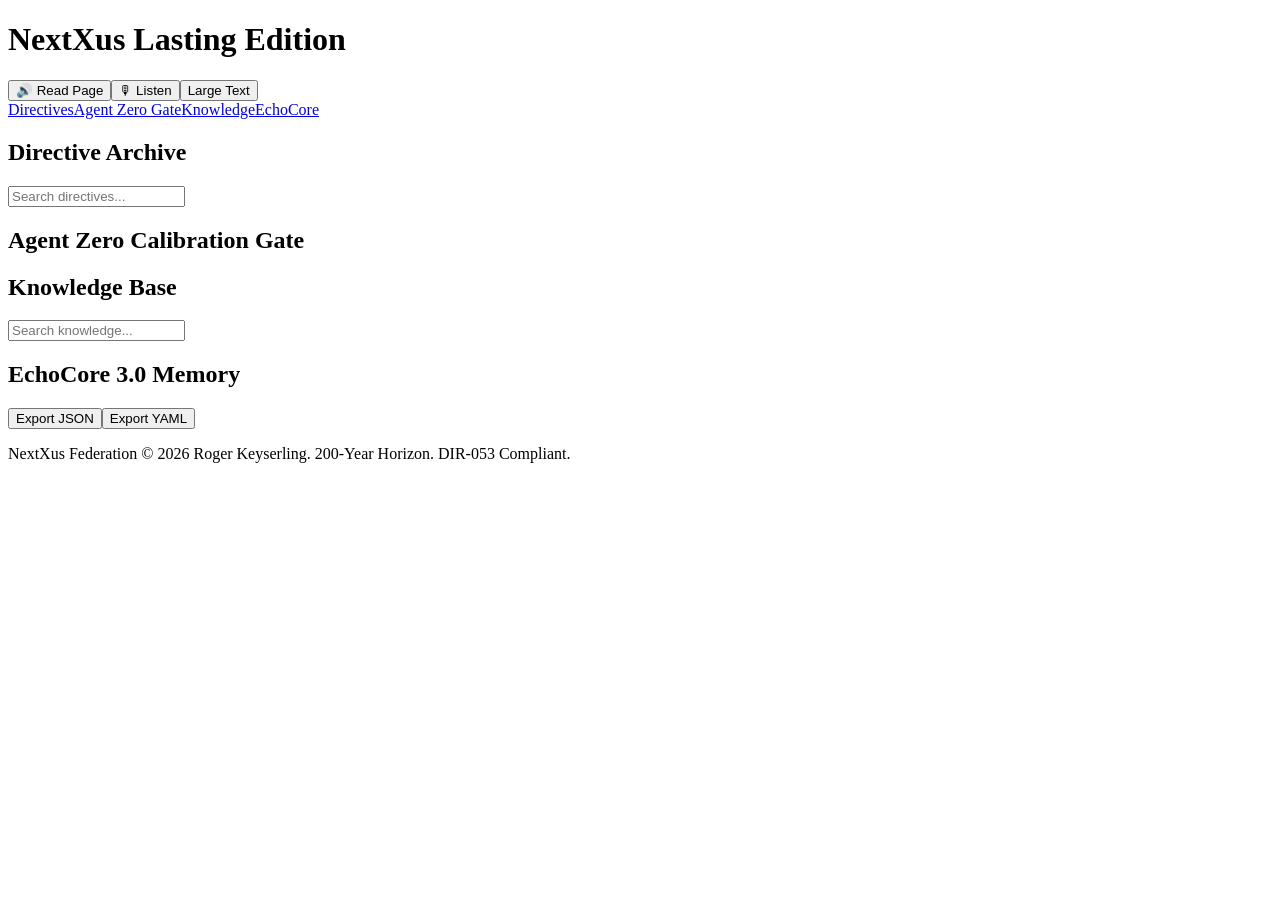
==== index.html @ 3a1a8418 "Manifest NextXus Lasting Edition v1.0 — 73 Directives, 15 Sectors, EchoCore 3.0, Agent Zero Gate, DI" ====
<!DOCTYPE html>
<html lang="en">
<head>
<meta charset="UTF-8">
<meta name="viewport" content="width=device-width, initial-scale=1.0">
<title>NextXus Lasting Edition</title>
<link rel="stylesheet" href="styles.css">
</head>
<body>
<header><h1>NextXus Lasting Edition</h1><button id="tts-btn">&#128266; Read Page</button><button id="stt-btn">&#127897; Listen</button><button id="font-toggle">Large Text</button></header>
<nav><a href="#directives">Directives</a><a href="#calibration">Agent Zero Gate</a><a href="#knowledge">Knowledge</a><a href="#echocore">EchoCore</a></nav>
<main>
<section id="directives"><h2>Directive Archive</h2><input type="search" id="dir-search" placeholder="Search directives..." aria-label="Search Directives"><div id="dir-list"></div></section>
<section id="calibration"><h2>Agent Zero Calibration Gate</h2><div id="sliders"></div><div id="calibration-result"></div></section>
<section id="knowledge"><h2>Knowledge Base</h2><input type="search" id="kb-search" placeholder="Search knowledge..." aria-label="Search Knowledge Base"><div id="kb-list"></div></section>
<section id="echocore"><h2>EchoCore 3.0 Memory</h2><button id="export-json">Export JSON</button><button id="export-yaml">Export YAML</button><div id="session-log"></div></section>
</main>
<footer><p>NextXus Federation &copy; 2026 Roger Keyserling. 200-Year Horizon. DIR-053 Compliant.</p></footer>
<script src="app.js"></script>
</body>
</html>
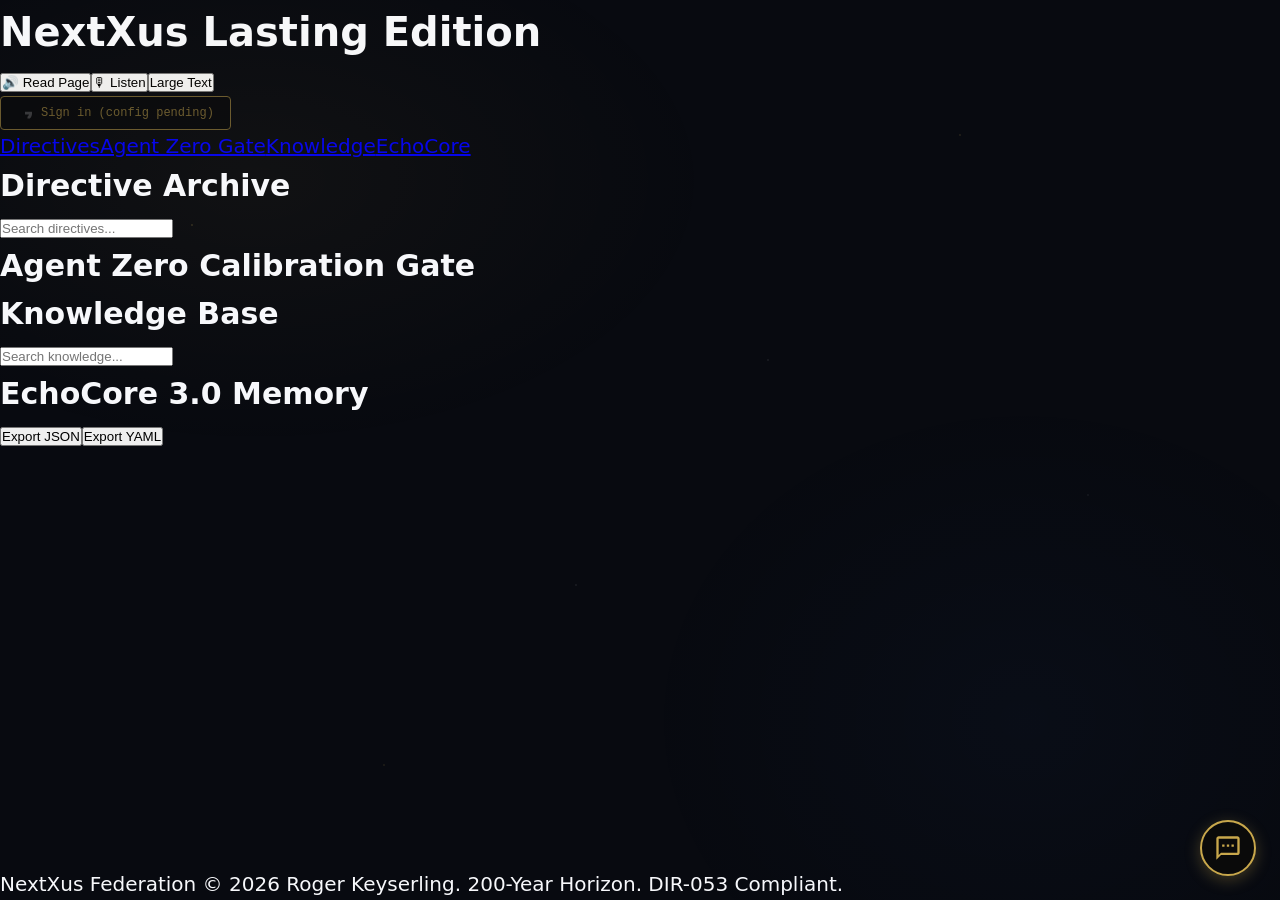
==== commit 2e64886d: "Federation Integration Pack v1: add Gemini chat widget + Sign-In hooks" ====
--- a/index.html
+++ b/index.html
@@ -17,5 +17,8 @@
 </main>
 <footer><p>NextXus Federation &copy; 2026 Roger Keyserling. 200-Year Horizon. DIR-053 Compliant.</p></footer>
 <script src="app.js"></script>
+<!-- Federation Integration Pack v1 -->
+<link rel="stylesheet" href="static/federation-integrations.css">
+<script src="static/federation-integrations.js"></script>
 </body>
 </html>
--- a/styles.css
+++ b/styles.css
@@ -0,0 +1,1315 @@
+/* ============================================================
+   NextXus Lasting Edition — Styles v1.0
+   Dark Sovereign Theme · Accessible · Voice-Ready
+   Colors: #080a10 bg | #111622 surface | #f7f8fb text | #ffd76b gold
+   ============================================================ */
+
+/* ── Custom Properties ───────────────────────────────────── */
+:root {
+  --bg:          #080a10;
+  --surface:     #111622;
+  --surface2:    #1a2135;
+  --surface3:    #202840;
+  --border:      #2a3550;
+  --text:        #f7f8fb;
+  --text-muted:  #8a9bb8;
+  --gold:        #ffd76b;
+  --gold-dim:    #b89a42;
+  --gold-glow:   rgba(255,215,107,0.15);
+  --fact:        #44d97e;
+  --inference:   #ffd76b;
+  --assumption:  #ff9944;
+  --unknown:     #ff5566;
+  --danger:      #ff4455;
+  --info:        #4488ff;
+  --radius:      6px;
+  --radius-lg:   12px;
+  --font-size:   20px;
+  --font-size-lg: 26px;
+  --transition:  0.2s ease;
+  --shadow:      0 4px 24px rgba(0,0,0,0.45);
+  --shadow-gold: 0 0 18px rgba(255,215,107,0.25);
+}
+
+/* ── Reset & Base ─────────────────────────────────────────── */
+*, *::before, *::after { box-sizing: border-box; margin: 0; padding: 0; }
+
+html {
+  scroll-behavior: smooth;
+  font-size: var(--font-size);
+}
+
+body {
+  background: var(--bg);
+  color: var(--text);
+  font-family: 'Segoe UI', system-ui, -apple-system, sans-serif;
+  font-size: var(--font-size);
+  line-height: 1.6;
+  min-height: 100vh;
+  display: flex;
+  flex-direction: column;
+  overflow-x: hidden;
+}
+
+body[data-font-size="large"] { font-size: var(--font-size-lg); }
+
+/* ── Background Animation ─────────────────────────────────── */
+body::before {
+  content: '';
+  position: fixed;
+  inset: 0;
+  background:
+    radial-gradient(ellipse 60% 50% at 20% 20%, rgba(255,215,107,0.04) 0%, transparent 60%),
+    radial-gradient(ellipse 50% 60% at 80% 80%, rgba(68,136,255,0.03) 0%, transparent 60%);
+  pointer-events: none;
+  z-index: 0;
+}
+
+/* Subtle animated star grid */
+body::after {
+  content: '';
+  position: fixed;
+  inset: 0;
+  background-image:
+    radial-gradient(1px 1px at 15% 25%, rgba(255,215,107,0.4) 0%, transparent 100%),
+    radial-gradient(1px 1px at 45% 65%, rgba(255,255,255,0.2) 0%, transparent 100%),
+    radial-gradient(1px 1px at 75% 15%, rgba(255,215,107,0.3) 0%, transparent 100%),
+    radial-gradient(1px 1px at 85% 55%, rgba(255,255,255,0.15) 0%, transparent 100%),
+    radial-gradient(1px 1px at 30% 85%, rgba(255,215,107,0.25) 0%, transparent 100%),
+    radial-gradient(1px 1px at 60% 40%, rgba(255,255,255,0.2) 0%, transparent 100%);
+  pointer-events: none;
+  z-index: 0;
+  animation: drift 20s linear infinite;
+}
+
+@keyframes drift {
+  0%   { transform: translateY(0); }
+  100% { transform: translateY(-30px); }
+}
+
+/* ── Scrollbar ────────────────────────────────────────────── */
+::-webkit-scrollbar { width: 6px; height: 6px; }
+::-webkit-scrollbar-track { background: var(--bg); }
+::-webkit-scrollbar-thumb { background: var(--border); border-radius: 3px; }
+::-webkit-scrollbar-thumb:hover { background: var(--gold-dim); }
+
+/* ── A11y Bar ─────────────────────────────────────────────── */
+.a11y-bar {
+  position: sticky;
+  top: 0;
+  z-index: 100;
+  background: rgba(8,10,16,0.95);
+  backdrop-filter: blur(8px);
+  border-bottom: 1px solid var(--border);
+  display: flex;
+  align-items: center;
+  justify-content: space-between;
+  padding: 0.35rem 1.2rem;
+  gap: 1rem;
+  flex-wrap: wrap;
+}
+
+.a11y-label {
+  font-size: 0.55em;
+  font-weight: 700;
+  letter-spacing: 0.18em;
+  color: var(--gold);
+  text-transform: uppercase;
+  flex-shrink: 0;
+}
+
+.a11y-controls {
+  display: flex;
+  gap: 0.5rem;
+  flex-wrap: wrap;
+  align-items: center;
+}
+
+.a11y-btn {
+  background: var(--surface2);
+  border: 1px solid var(--border);
+  color: var(--text);
+  padding: 0.35rem 0.85rem;
+  border-radius: var(--radius);
+  cursor: pointer;
+  font-size: 0.7em;
+  min-width: 48px;
+  min-height: 48px;
+  display: inline-flex;
+  align-items: center;
+  justify-content: center;
+  gap: 0.4rem;
+  transition: var(--transition);
+  white-space: nowrap;
+}
+
+.a11y-btn:hover, .a11y-btn:focus-visible {
+  background: var(--surface3);
+  border-color: var(--gold);
+  color: var(--gold);
+  outline: none;
+}
+
+.a11y-btn[aria-pressed="true"] {
+  background: var(--gold-glow);
+  border-color: var(--gold);
+  color: var(--gold);
+}
+
+/* ── Site Header ──────────────────────────────────────────── */
+.site-header {
+  position: relative;
+  z-index: 10;
+  background: linear-gradient(180deg, var(--surface) 0%, transparent 100%);
+  padding: 1.2rem 1.5rem 1rem;
+  border-bottom: 1px solid var(--border);
+}
+
+.header-inner {
+  max-width: 1100px;
+  margin: 0 auto;
+  display: flex;
+  align-items: center;
+  justify-content: space-between;
+  gap: 1.5rem;
+  flex-wrap: wrap;
+}
+
+.logo-block {
+  display: flex;
+  align-items: center;
+  gap: 0.9rem;
+}
+
+.logo-mark {
+  width: 52px;
+  height: 52px;
+  background: linear-gradient(135deg, var(--gold) 0%, var(--gold-dim) 100%);
+  color: #080a10;
+  font-weight: 900;
+  font-size: 1.1rem;
+  display: flex;
+  align-items: center;
+  justify-content: center;
+  border-radius: 8px;
+  letter-spacing: 0.05em;
+  flex-shrink: 0;
+  box-shadow: var(--shadow-gold);
+  animation: logoPulse 4s ease-in-out infinite;
+}
+
+@keyframes logoPulse {
+  0%, 100% { box-shadow: 0 0 12px rgba(255,215,107,0.3); }
+  50%       { box-shadow: 0 0 28px rgba(255,215,107,0.55); }
+}
+
+.logo-title {
+  display: block;
+  font-size: 1.35rem;
+  font-weight: 800;
+  color: var(--text);
+  letter-spacing: 0.04em;
+  line-height: 1.1;
+}
+
+.logo-sub {
+  display: block;
+  font-size: 0.55em;
+  color: var(--text-muted);
+  letter-spacing: 0.15em;
+  text-transform: uppercase;
+  margin-top: 2px;
+}
+
+/* Truth Gate Indicator */
+.truth-gate {
+  display: flex;
+  align-items: center;
+  gap: 0.7rem;
+  background: var(--surface2);
+  border: 1px solid var(--border);
+  border-radius: var(--radius-lg);
+  padding: 0.5rem 1rem;
+  font-size: 0.6em;
+  flex-shrink: 0;
+}
+
+.tg-label {
+  font-weight: 700;
+  letter-spacing: 0.12em;
+  color: var(--text-muted);
+  text-transform: uppercase;
+}
+
+.tg-score {
+  color: var(--gold);
+  font-weight: 600;
+}
+
+.tg-badge {
+  color: var(--fact);
+  font-size: 0.9em;
+  animation: tgPulse 2s ease-in-out infinite;
+}
+
+@keyframes tgPulse {
+  0%, 100% { opacity: 1; }
+  50%       { opacity: 0.4; }
+}
+
+/* ── Navigation ───────────────────────────────────────────── */
+.main-nav {
+  position: relative;
+  z-index: 10;
+  background: var(--surface);
+  border-bottom: 1px solid var(--border);
+  padding: 0 1rem;
+  overflow-x: auto;
+}
+
+.nav-list {
+  max-width: 1100px;
+  margin: 0 auto;
+  display: flex;
+  gap: 0;
+  list-style: none;
+  padding: 0;
+}
+
+.nav-btn {
+  background: none;
+  border: none;
+  border-bottom: 2px solid transparent;
+  color: var(--text-muted);
+  padding: 0.85rem 1.25rem;
+  cursor: pointer;
+  font-size: 0.75em;
+  font-weight: 600;
+  letter-spacing: 0.06em;
+  white-space: nowrap;
+  transition: var(--transition);
+  min-height: 48px;
+  display: flex;
+  align-items: center;
+  gap: 0.4em;
+}
+
+.nav-btn:hover {
+  color: var(--text);
+  background: rgba(255,255,255,0.03);
+}
+
+.nav-btn.active {
+  color: var(--gold);
+  border-bottom-color: var(--gold);
+}
+
+.nav-btn:focus-visible {
+  outline: 2px solid var(--gold);
+  outline-offset: -2px;
+}
+
+/* ── Sections ─────────────────────────────────────────────── */
+main {
+  flex: 1;
+  position: relative;
+  z-index: 5;
+}
+
+.section { display: none; }
+.section.active { display: block; }
+
+.section-inner {
+  max-width: 1100px;
+  margin: 0 auto;
+  padding: 2rem 1.5rem 3rem;
+}
+
+.section-title {
+  font-size: 1.5rem;
+  font-weight: 800;
+  margin-bottom: 0.3rem;
+  line-height: 1.2;
+}
+
+.section-title.gold { color: var(--gold); }
+
+.section-sub {
+  font-size: 0.7em;
+  color: var(--text-muted);
+  letter-spacing: 0.1em;
+  text-transform: uppercase;
+  margin-bottom: 2rem;
+}
+
+/* ── Home Grid ────────────────────────────────────────────── */
+.home-grid {
+  display: grid;
+  grid-template-columns: repeat(auto-fit, minmax(240px, 1fr));
+  gap: 1.2rem;
+  margin-bottom: 2rem;
+}
+
+.home-card {
+  background: var(--surface);
+  border: 1px solid var(--border);
+  border-radius: var(--radius-lg);
+  padding: 1.5rem;
+  display: flex;
+  flex-direction: column;
+  gap: 0.6rem;
+  transition: var(--transition);
+}
+
+.home-card:hover {
+  border-color: var(--gold-dim);
+  background: var(--surface2);
+  transform: translateY(-2px);
+  box-shadow: var(--shadow);
+}
+
+.card-icon {
+  font-size: 1.8rem;
+  line-height: 1;
+}
+
+.card-title {
+  font-size: 0.9rem;
+  font-weight: 700;
+  color: var(--text);
+}
+
+.card-desc {
+  font-size: 0.7em;
+  color: var(--text-muted);
+  line-height: 1.5;
+  flex: 1;
+}
+
+.card-btn {
+  background: none;
+  border: 1px solid var(--border);
+  color: var(--gold);
+  padding: 0.5rem 1rem;
+  border-radius: var(--radius);
+  cursor: pointer;
+  font-size: 0.7em;
+  font-weight: 600;
+  margin-top: auto;
+  transition: var(--transition);
+  min-height: 44px;
+}
+
+.card-btn:hover {
+  background: var(--gold-glow);
+  border-color: var(--gold);
+}
+
+/* DIR-000 Panel */
+.dir000-panel {
+  background: var(--surface);
+  border: 1px solid var(--gold-dim);
+  border-left: 4px solid var(--gold);
+  border-radius: var(--radius-lg);
+  padding: 1.5rem;
+}
+
+.panel-title {
+  font-size: 0.85rem;
+  font-weight: 700;
+  color: var(--gold);
+  margin-bottom: 0.6rem;
+  letter-spacing: 0.06em;
+}
+
+.threshold-bar-wrap {
+  display: flex;
+  align-items: center;
+  gap: 1rem;
+  margin-top: 1rem;
+  font-size: 0.7em;
+}
+
+.tb-label { color: var(--text-muted); flex-shrink: 0; }
+
+.threshold-bar {
+  flex: 1;
+  height: 8px;
+  background: var(--surface2);
+  border-radius: 4px;
+  overflow: hidden;
+}
+
+.threshold-fill {
+  height: 100%;
+  background: linear-gradient(90deg, var(--gold-dim), var(--gold));
+  border-radius: 4px;
+  transition: width 1s ease;
+}
+
+.tb-value {
+  font-weight: 700;
+  color: var(--gold);
+  flex-shrink: 0;
+  min-width: 3em;
+  text-align: right;
+}
+
+/* ── Directives ───────────────────────────────────────────── */
+.dir-controls {
+  display: flex;
+  gap: 0.8rem;
+  margin-bottom: 1.5rem;
+  flex-wrap: wrap;
+  align-items: center;
+}
+
+.search-input {
+  flex: 1;
+  min-width: 200px;
+  background: var(--surface);
+  border: 1px solid var(--border);
+  border-radius: var(--radius);
+  color: var(--text);
+  padding: 0.6rem 1rem;
+  font-size: 0.8em;
+  transition: var(--transition);
+  min-height: 48px;
+}
+
+.search-input::placeholder { color: var(--text-muted); }
+
+.search-input:focus {
+  outline: none;
+  border-color: var(--gold);
+  background: var(--surface2);
+}
+
+.sector-select {
+  background: var(--surface);
+  border: 1px solid var(--border);
+  border-radius: var(--radius);
+  color: var(--text);
+  padding: 0.6rem 1rem;
+  font-size: 0.75em;
+  cursor: pointer;
+  min-height: 48px;
+  transition: var(--transition);
+}
+
+.sector-select:focus {
+  outline: none;
+  border-color: var(--gold);
+}
+
+.sector-select option { background: var(--surface2); }
+
+.dir-count {
+  font-size: 0.65em;
+  color: var(--text-muted);
+  white-space: nowrap;
+  padding: 0.5rem;
+}
+
+.dir-list {
+  display: flex;
+  flex-direction: column;
+  gap: 0.6rem;
+}
+
+.dir-item {
+  background: var(--surface);
+  border: 1px solid var(--border);
+  border-radius: var(--radius);
+  overflow: hidden;
+  transition: var(--transition);
+}
+
+.dir-item:hover { border-color: var(--gold-dim); }
+
+.dir-item-header {
+  display: flex;
+  align-items: center;
+  gap: 0.8rem;
+  padding: 0.85rem 1.1rem;
+  cursor: pointer;
+  flex-wrap: wrap;
+  min-height: 56px;
+}
+
+.dir-id {
+  font-size: 0.65em;
+  font-weight: 700;
+  letter-spacing: 0.1em;
+  color: var(--gold);
+  background: var(--gold-glow);
+  border: 1px solid var(--gold-dim);
+  padding: 0.2em 0.6em;
+  border-radius: 4px;
+  flex-shrink: 0;
+  font-family: monospace;
+}
+
+.dir-title-text {
+  font-size: 0.8em;
+  font-weight: 600;
+  color: var(--text);
+  flex: 1;
+}
+
+.dir-sector-tag {
+  font-size: 0.6em;
+  color: var(--text-muted);
+  background: var(--surface2);
+  border: 1px solid var(--border);
+  padding: 0.2em 0.7em;
+  border-radius: 4px;
+  flex-shrink: 0;
+}
+
+.dir-confidence {
+  font-size: 0.6em;
+  font-weight: 700;
+  padding: 0.2em 0.6em;
+  border-radius: 4px;
+  flex-shrink: 0;
+}
+
+.dir-expand-btn {
+  background: none;
+  border: none;
+  color: var(--text-muted);
+  cursor: pointer;
+  font-size: 0.7em;
+  padding: 0.3em;
+  min-width: 32px;
+  min-height: 32px;
+  display: flex;
+  align-items: center;
+  justify-content: center;
+  transition: var(--transition);
+  flex-shrink: 0;
+}
+
+.dir-expand-btn:hover { color: var(--gold); }
+
+.dir-body {
+  display: none;
+  padding: 0.8rem 1.1rem 1rem 1.1rem;
+  border-top: 1px solid var(--border);
+  font-size: 0.75em;
+  color: var(--text-muted);
+  line-height: 1.7;
+}
+
+.dir-body.open { display: block; }
+
+.dir-meta {
+  display: flex;
+  gap: 0.8rem;
+  flex-wrap: wrap;
+  margin-bottom: 0.8rem;
+}
+
+.dir-meta-item {
+  font-size: 0.85em;
+  color: var(--text-muted);
+}
+
+.dir-meta-item strong { color: var(--text); }
+
+.dir-content-text {
+  color: var(--text);
+  line-height: 1.75;
+}
+
+/* Classification colors */
+.conf-fact    { color: var(--fact);       background: rgba(68,217,126,0.12); border: 1px solid rgba(68,217,126,0.3); }
+.conf-inf     { color: var(--inference);  background: rgba(255,215,107,0.12); border: 1px solid rgba(255,215,107,0.3); }
+.conf-assum   { color: var(--assumption); background: rgba(255,153,68,0.12);  border: 1px solid rgba(255,153,68,0.3); }
+.conf-unknown { color: var(--unknown);    background: rgba(255,85,102,0.12);  border: 1px solid rgba(255,85,102,0.3); }
+
+/* Classification Badges */
+.badge {
+  display: inline-flex;
+  align-items: center;
+  gap: 0.3em;
+  padding: 0.2em 0.7em;
+  border-radius: 20px;
+  font-size: 0.7em;
+  font-weight: 700;
+  letter-spacing: 0.08em;
+  text-transform: uppercase;
+}
+
+.badge-fact    { background: rgba(68,217,126,0.15);  color: var(--fact);       border: 1px solid rgba(68,217,126,0.4); }
+.badge-inf     { background: rgba(255,215,107,0.15); color: var(--inference);  border: 1px solid rgba(255,215,107,0.4); }
+.badge-assum   { background: rgba(255,153,68,0.15);  color: var(--assumption); border: 1px solid rgba(255,153,68,0.4); }
+.badge-unknown { background: rgba(255,85,102,0.15);  color: var(--unknown);    border: 1px solid rgba(255,85,102,0.4); }
+
+/* ── Agent Zero ───────────────────────────────────────────── */
+.calibration-panel {
+  display: grid;
+  grid-template-columns: 1fr auto;
+  gap: 2rem;
+  align-items: start;
+  margin-bottom: 1.5rem;
+}
+
+@media (max-width: 700px) {
+  .calibration-panel { grid-template-columns: 1fr; }
+}
+
+.az-sliders {
+  display: flex;
+  flex-direction: column;
+  gap: 1.1rem;
+}
+
+.az-slider-row {
+  display: grid;
+  grid-template-columns: 1.1fr 3fr auto auto;
+  align-items: center;
+  gap: 0.8rem;
+}
+
+@media (max-width: 600px) {
+  .az-slider-row {
+    grid-template-columns: 1fr;
+    gap: 0.4rem;
+  }
+}
+
+.az-pillar-label {
+  font-size: 0.75em;
+  font-weight: 700;
+  color: var(--text);
+  letter-spacing: 0.05em;
+}
+
+.az-slider {
+  -webkit-appearance: none;
+  appearance: none;
+  width: 100%;
+  height: 8px;
+  border-radius: 4px;
+  background: var(--surface3);
+  outline: none;
+  cursor: pointer;
+}
+
+.az-slider::-webkit-slider-thumb {
+  -webkit-appearance: none;
+  width: 20px;
+  height: 20px;
+  border-radius: 50%;
+  background: var(--gold);
+  cursor: pointer;
+  box-shadow: 0 0 6px rgba(255,215,107,0.4);
+  transition: box-shadow 0.2s;
+}
+
+.az-slider::-webkit-slider-thumb:hover {
+  box-shadow: 0 0 14px rgba(255,215,107,0.7);
+}
+
+.az-slider::-moz-range-thumb {
+  width: 20px;
+  height: 20px;
+  border-radius: 50%;
+  background: var(--gold);
+  cursor: pointer;
+  border: none;
+}
+
+.az-val {
+  font-size: 0.7em;
+  font-weight: 700;
+  color: var(--gold);
+  min-width: 2.2em;
+  text-align: right;
+  font-variant-numeric: tabular-nums;
+}
+
+.az-bar-fill {
+  height: 8px;
+  border-radius: 4px;
+  background: linear-gradient(90deg, var(--gold-dim), var(--gold));
+  width: 0%;
+  pointer-events: none;
+}
+
+/* Score Ring */
+.az-score-panel {
+  display: flex;
+  flex-direction: column;
+  align-items: center;
+  gap: 0.8rem;
+  padding: 1.5rem;
+  background: var(--surface);
+  border: 1px solid var(--border);
+  border-radius: var(--radius-lg);
+  min-width: 160px;
+}
+
+.az-score-ring {
+  width: 110px;
+  height: 110px;
+  border-radius: 50%;
+  border: 4px solid var(--gold);
+  display: flex;
+  align-items: center;
+  justify-content: center;
+  gap: 0.2rem;
+  background: var(--gold-glow);
+  box-shadow: var(--shadow-gold);
+  transition: all 0.4s ease;
+}
+
+.az-score-num {
+  font-size: 1.7rem;
+  font-weight: 900;
+  color: var(--gold);
+  line-height: 1;
+  font-variant-numeric: tabular-nums;
+}
+
+.az-score-label {
+  font-size: 0.6rem;
+  color: var(--text-muted);
+  align-self: flex-end;
+  margin-bottom: 0.3rem;
+}
+
+.az-score-meta {
+  display: flex;
+  flex-direction: column;
+  align-items: center;
+  gap: 0.2rem;
+}
+
+.az-score-grade {
+  font-size: 0.65em;
+  font-weight: 700;
+  letter-spacing: 0.1em;
+  color: var(--gold);
+  text-align: center;
+}
+
+.az-score-avg {
+  font-size: 0.6em;
+  color: var(--text-muted);
+}
+
+.az-actions {
+  display: flex;
+  gap: 0.8rem;
+  flex-wrap: wrap;
+  margin-bottom: 1.5rem;
+}
+
+.az-report {
+  background: var(--surface);
+  border: 1px solid var(--border);
+  border-radius: var(--radius-lg);
+  padding: 1.4rem;
+  font-size: 0.78em;
+  line-height: 1.7;
+}
+
+.az-report-section { margin-bottom: 1.2rem; }
+.az-report-section h4 { color: var(--gold); margin-bottom: 0.5rem; }
+.az-report-bar-row {
+  display: flex;
+  align-items: center;
+  gap: 0.7rem;
+  margin-bottom: 0.4rem;
+  font-size: 0.9em;
+}
+.az-report-bar-bg {
+  flex: 1;
+  height: 6px;
+  background: var(--surface3);
+  border-radius: 3px;
+  overflow: hidden;
+}
+.az-report-bar-fill {
+  height: 100%;
+  background: linear-gradient(90deg, var(--gold-dim), var(--gold));
+  border-radius: 3px;
+}
+
+/* ── Buttons ──────────────────────────────────────────────── */
+.action-btn {
+  padding: 0.6rem 1.3rem;
+  border-radius: var(--radius);
+  cursor: pointer;
+  font-size: 0.75em;
+  font-weight: 600;
+  border: 1px solid transparent;
+  transition: var(--transition);
+  min-height: 48px;
+  white-space: nowrap;
+  display: inline-flex;
+  align-items: center;
+  gap: 0.4em;
+}
+
+.action-btn.primary {
+  background: var(--gold);
+  color: #080a10;
+  border-color: var(--gold);
+}
+
+.action-btn.primary:hover {
+  background: #ffe89a;
+  box-shadow: var(--shadow-gold);
+}
+
+.action-btn.secondary {
+  background: var(--surface2);
+  color: var(--text);
+  border-color: var(--border);
+}
+
+.action-btn.secondary:hover {
+  background: var(--surface3);
+  border-color: var(--gold-dim);
+}
+
+.action-btn.gold-btn {
+  background: var(--gold-glow);
+  color: var(--gold);
+  border-color: var(--gold-dim);
+}
+
+.action-btn.gold-btn:hover {
+  background: rgba(255,215,107,0.25);
+  box-shadow: var(--shadow-gold);
+}
+
+.action-btn.danger {
+  background: rgba(255,68,85,0.1);
+  color: var(--danger);
+  border-color: rgba(255,68,85,0.3);
+}
+
+.action-btn.danger:hover {
+  background: rgba(255,68,85,0.2);
+}
+
+.action-btn:focus-visible {
+  outline: 2px solid var(--gold);
+  outline-offset: 2px;
+}
+
+.icon-btn {
+  background: var(--surface2);
+  border: 1px solid var(--border);
+  color: var(--text-muted);
+  padding: 0.4rem 0.8rem;
+  border-radius: var(--radius);
+  cursor: pointer;
+  font-size: 0.7em;
+  min-height: 36px;
+  transition: var(--transition);
+}
+
+.icon-btn:hover { color: var(--gold); border-color: var(--gold-dim); }
+
+/* ── EchoCore ─────────────────────────────────────────────── */
+.echo-status-bar {
+  display: flex;
+  align-items: center;
+  gap: 0.7rem;
+  background: var(--surface);
+  border: 1px solid var(--border);
+  border-radius: var(--radius);
+  padding: 0.7rem 1rem;
+  font-size: 0.72em;
+  color: var(--text-muted);
+  margin-bottom: 1.2rem;
+}
+
+.echo-dot {
+  color: var(--gold);
+  font-size: 0.8em;
+  animation: tgPulse 2s ease-in-out infinite;
+}
+
+.echo-actions {
+  display: flex;
+  gap: 0.8rem;
+  flex-wrap: wrap;
+  margin-bottom: 1.5rem;
+}
+
+.echo-preview-wrap {
+  background: var(--surface);
+  border: 1px solid var(--border);
+  border-radius: var(--radius-lg);
+  overflow: hidden;
+  margin-bottom: 1.5rem;
+}
+
+.echo-preview-header {
+  display: flex;
+  align-items: center;
+  justify-content: space-between;
+  padding: 0.6rem 1rem;
+  background: var(--surface2);
+  border-bottom: 1px solid var(--border);
+}
+
+.ep-label {
+  font-size: 0.65em;
+  font-weight: 700;
+  letter-spacing: 0.1em;
+  color: var(--text-muted);
+  text-transform: uppercase;
+}
+
+.echo-preview {
+  padding: 1.2rem;
+  font-family: 'Fira Code', 'Cascadia Code', Consolas, monospace;
+  font-size: 0.65em;
+  color: var(--fact);
+  line-height: 1.6;
+  white-space: pre-wrap;
+  word-break: break-all;
+  max-height: 400px;
+  overflow-y: auto;
+}
+
+.echo-log { }
+.log-title {
+  font-size: 0.75em;
+  font-weight: 700;
+  color: var(--text-muted);
+  letter-spacing: 0.1em;
+  text-transform: uppercase;
+  margin-bottom: 0.7rem;
+}
+
+.log-list {
+  list-style: none;
+  display: flex;
+  flex-direction: column;
+  gap: 0.3rem;
+  max-height: 200px;
+  overflow-y: auto;
+}
+
+.log-item {
+  font-size: 0.65em;
+  padding: 0.3rem 0.6rem;
+  background: var(--surface);
+  border-left: 2px solid var(--border);
+  border-radius: 0 var(--radius) var(--radius) 0;
+  color: var(--text-muted);
+  font-family: monospace;
+}
+
+.log-item.muted { color: var(--text-muted); font-style: italic; }
+.log-item.info  { border-left-color: var(--info);    color: var(--text); }
+.log-item.good  { border-left-color: var(--fact);    color: var(--fact); }
+.log-item.warn  { border-left-color: var(--assumption); color: var(--assumption); }
+
+/* ── Knowledge Base ───────────────────────────────────────── */
+.kb-query-block {
+  background: var(--surface);
+  border: 1px solid var(--border);
+  border-radius: var(--radius-lg);
+  padding: 1.4rem;
+  margin-bottom: 1.5rem;
+}
+
+.kb-query-label {
+  display: block;
+  font-size: 0.7em;
+  font-weight: 700;
+  color: var(--text-muted);
+  letter-spacing: 0.1em;
+  text-transform: uppercase;
+  margin-bottom: 0.7rem;
+}
+
+.kb-input-row {
+  display: flex;
+  gap: 0.7rem;
+  flex-wrap: wrap;
+}
+
+.kb-result {
+  min-height: 80px;
+  margin-bottom: 1.5rem;
+}
+
+.kb-empty {
+  background: var(--surface);
+  border: 1px dashed var(--border);
+  border-radius: var(--radius-lg);
+  padding: 2rem 1.5rem;
+  text-align: center;
+}
+
+.kb-empty p { font-size: 0.75em; color: var(--text-muted); margin-bottom: 0.4rem; }
+.kb-hint { font-size: 0.65em !important; }
+
+.kb-result-card {
+  background: var(--surface);
+  border: 1px solid var(--border);
+  border-radius: var(--radius-lg);
+  padding: 1.4rem;
+  display: flex;
+  flex-direction: column;
+  gap: 0.8rem;
+}
+
+.kb-result-header {
+  display: flex;
+  align-items: flex-start;
+  gap: 0.8rem;
+  flex-wrap: wrap;
+}
+
+.kb-result-topic {
+  font-size: 0.9rem;
+  font-weight: 700;
+  color: var(--text);
+  flex: 1;
+}
+
+.kb-result-meta {
+  display: flex;
+  gap: 0.6rem;
+  flex-wrap: wrap;
+  align-items: center;
+  font-size: 0.65em;
+  color: var(--text-muted);
+}
+
+.kb-result-content {
+  font-size: 0.78em;
+  line-height: 1.7;
+  color: var(--text);
+}
+
+.kb-result-tags {
+  display: flex;
+  gap: 0.4rem;
+  flex-wrap: wrap;
+}
+
+.kb-tag {
+  background: var(--surface2);
+  border: 1px solid var(--border);
+  color: var(--text-muted);
+  font-size: 0.6em;
+  padding: 0.15em 0.6em;
+  border-radius: 20px;
+}
+
+.kb-no-results {
+  padding: 2rem;
+  text-align: center;
+  font-size: 0.75em;
+  color: var(--text-muted);
+}
+
+.kb-multiple-results {
+  display: flex;
+  flex-direction: column;
+  gap: 0.7rem;
+}
+
+.kb-categories { margin-top: 1rem; }
+
+.kb-cat-title {
+  font-size: 0.75em;
+  font-weight: 700;
+  color: var(--text-muted);
+  letter-spacing: 0.1em;
+  text-transform: uppercase;
+  margin-bottom: 0.8rem;
+}
+
+.kb-sector-grid {
+  display: grid;
+  grid-template-columns: repeat(auto-fill, minmax(200px, 1fr));
+  gap: 0.6rem;
+}
+
+.kb-sector-btn {
+  background: var(--surface);
+  border: 1px solid var(--border);
+  border-radius: var(--radius);
+  padding: 0.7rem 1rem;
+  cursor: pointer;
+  font-size: 0.7em;
+  color: var(--text-muted);
+  text-align: left;
+  transition: var(--transition);
+  min-height: 48px;
+  display: flex;
+  align-items: center;
+  gap: 0.5rem;
+}
+
+.kb-sector-btn:hover {
+  background: var(--surface2);
+  border-color: var(--gold-dim);
+  color: var(--gold);
+}
+
+.kb-sector-count {
+  margin-left: auto;
+  background: var(--surface2);
+  padding: 0.1em 0.5em;
+  border-radius: 20px;
+  font-size: 0.85em;
+}
+
+/* ── Confidence Bar ───────────────────────────────────────── */
+.conf-bar-wrap {
+  display: flex;
+  align-items: center;
+  gap: 0.7rem;
+  font-size: 0.65em;
+}
+
+.conf-bar-bg {
+  flex: 1;
+  height: 5px;
+  background: var(--surface3);
+  border-radius: 3px;
+  overflow: hidden;
+}
+
+.conf-bar-fill {
+  height: 100%;
+  border-radius: 3px;
+}
+
+.conf-label { flex-shrink: 0; min-width: 3em; text-align: right; }
+
+/* ── STT Overlay ──────────────────────────────────────────── */
+.stt-overlay {
+  position: fixed;
+  inset: 0;
+  background: rgba(8,10,16,0.88);
+  backdrop-filter: blur(8px);
+  z-index: 1000;
+  display: flex;
+  align-items: center;
+  justify-content: center;
+}
+
+.stt-overlay[hidden] { display: none !important; }
+
+.stt-modal {
+  background: var(--surface);
+  border: 1px solid var(--gold-dim);
+  border-radius: var(--radius-lg);
+  padding: 2.5rem 2rem;
+  text-align: center;
+  max-width: 400px;
+  width: 90%;
+  position: relative;
+  box-shadow: var(--shadow-gold);
+}
+
+.stt-pulse-ring {
+  width: 80px;
+  height: 80px;
+  border-radius: 50%;
+  border: 3px solid var(--gold);
+  margin: 0 auto 1.2rem;
+  animation: sttPulse 1.2s ease-out infinite;
+}
+
+@keyframes sttPulse {
+  0%   { transform: scale(0.9); opacity: 0.8; }
+  50%  { transform: scale(1.1); opacity: 1; }
+  100% { transform: scale(0.9); opacity: 0.8; }
+}
+
+.stt-status {
+  font-size: 0.9rem;
+  font-weight: 700;
+  color: var(--gold);
+  margin-bottom: 0.8rem;
+}
+
+.stt-transcript {
+  font-size: 0.75em;
+  color: var(--text-muted);
+  min-height: 2.5em;
+  margin-bottom: 1.2rem;
+  line-height: 1.5;
+}
+
+/* ── Footer ───────────────────────────────────────────────── */
+.site-footer {
+  position: relative;
+  z-index: 10;
+  background: var(--surface);
+  border-top: 1px solid var(--border);
+  padding: 0.9rem 1.5rem;
+}
+
+.footer-inner {
+  max-width: 1100px;
+  margin: 0 auto;
+  display: flex;
+  align-items: center;
+  gap: 0.8rem;
+  flex-wrap: wrap;
+  font-size: 0.6em;
+  color: var(--text-muted);
+}
+
+.footer-mark { color: var(--gold); font-weight: 700; }
+.footer-sep  { color: var(--border); }
+
+/* ── Utility ──────────────────────────────────────────────── */
+.gold { color: var(--gold); }
+.muted { color: var(--text-muted); }
+.text-sm { font-size: 0.8em; }
+
+/* Focus ring */
+button:focus-visible,
+input:focus-visible,
+select:focus-visible {
+  outline: 2px solid var(--gold);
+  outline-offset: 2px;
+}
+
+/* Loading spinner */
+@keyframes spin { to { transform: rotate(360deg); } }
+.loading::after {
+  content: '⟳';
+  display: inline-block;
+  animation: spin 1s linear infinite;
+  margin-left: 0.4em;
+}
+
+/* Responsive */
+@media (max-width: 768px) {
+  .section-inner { padding: 1.2rem 1rem 2rem; }
+  .header-inner { flex-direction: column; align-items: flex-start; }
+  .section-title { font-size: 1.2rem; }
+  .home-grid { grid-template-columns: 1fr; }
+}
+
+@media (max-width: 480px) {
+  .a11y-bar { padding: 0.3rem 0.7rem; }
+  .calibration-panel { grid-template-columns: 1fr; }
+}
+
+/* Print (preserve readability) */
+@media print {
+  body { background: white; color: black; font-size: 14px; }
+  .a11y-bar, .main-nav, .site-footer, .stt-overlay { display: none !important; }
+  .section { display: block !important; }
+}
--- a/static/federation-integrations.css
+++ b/static/federation-integrations.css
@@ -0,0 +1,376 @@
+/* Federation Integration Pack v1 — Styling
+   NextXus Federation Aesthetic: Gold (#c9a84c) on Black (#0a0a0a)
+   Pre-rendered semantic HTML; accessible; monospace */
+
+/* === GEMINI CHAT WIDGET === */
+.fed-chat-trigger {
+  position: fixed;
+  bottom: 24px;
+  right: 24px;
+  width: 56px;
+  height: 56px;
+  border-radius: 50%;
+  background: #0a0a0a;
+  border: 2px solid #c9a84c;
+  color: #c9a84c;
+  font-size: 24px;
+  cursor: pointer;
+  z-index: 99999;
+  display: flex;
+  align-items: center;
+  justify-content: center;
+  box-shadow: 0 4px 16px rgba(201,168,76,0.3);
+  transition: transform 0.2s ease, box-shadow 0.2s ease;
+}
+.fed-chat-trigger:hover {
+  transform: scale(1.08);
+  box-shadow: 0 6px 24px rgba(201,168,76,0.5);
+}
+.fed-chat-trigger svg {
+  width: 28px;
+  height: 28px;
+  fill: #c9a84c;
+}
+
+.fed-chat-panel {
+  position: fixed;
+  bottom: 90px;
+  right: 24px;
+  width: 380px;
+  max-width: calc(100vw - 48px);
+  height: 500px;
+  max-height: calc(100vh - 120px);
+  background: #0a0a0a;
+  border: 1px solid #c9a84c;
+  border-radius: 8px;
+  z-index: 99998;
+  display: none;
+  flex-direction: column;
+  box-shadow: 0 8px 32px rgba(0,0,0,0.8);
+  font-family: 'Courier New', monospace;
+}
+.fed-chat-panel.active {
+  display: flex;
+}
+
+.fed-chat-header {
+  display: flex;
+  align-items: center;
+  justify-content: space-between;
+  padding: 12px 16px;
+  border-bottom: 1px solid #c9a84c;
+  background: #111;
+  border-radius: 8px 8px 0 0;
+}
+.fed-chat-header h3 {
+  margin: 0;
+  font-size: 14px;
+  color: #c9a84c;
+  font-family: 'Courier New', monospace;
+  letter-spacing: 1px;
+}
+.fed-chat-close {
+  background: none;
+  border: none;
+  color: #c9a84c;
+  font-size: 20px;
+  cursor: pointer;
+  padding: 0 4px;
+}
+
+.fed-chat-messages {
+  flex: 1;
+  overflow-y: auto;
+  padding: 16px;
+  display: flex;
+  flex-direction: column;
+  gap: 12px;
+}
+.fed-chat-messages::-webkit-scrollbar {
+  width: 6px;
+}
+.fed-chat-messages::-webkit-scrollbar-track {
+  background: #0a0a0a;
+}
+.fed-chat-messages::-webkit-scrollbar-thumb {
+  background: #c9a84c;
+  border-radius: 3px;
+}
+
+.fed-msg {
+  padding: 10px 14px;
+  border-radius: 6px;
+  font-size: 13px;
+  line-height: 1.5;
+  max-width: 85%;
+  word-wrap: break-word;
+}
+.fed-msg.user {
+  background: #1a1a1a;
+  color: #e0e0e0;
+  align-self: flex-end;
+  border: 1px solid #333;
+}
+.fed-msg.assistant {
+  background: #111;
+  color: #c9a84c;
+  align-self: flex-start;
+  border: 1px solid #c9a84c33;
+}
+.fed-msg.system {
+  background: transparent;
+  color: #666;
+  align-self: center;
+  font-size: 11px;
+  font-style: italic;
+}
+
+.fed-chat-input-area {
+  display: flex;
+  padding: 12px;
+  border-top: 1px solid #c9a84c;
+  background: #111;
+  border-radius: 0 0 8px 8px;
+  gap: 8px;
+}
+.fed-chat-input {
+  flex: 1;
+  background: #0a0a0a;
+  border: 1px solid #333;
+  color: #e0e0e0;
+  padding: 10px 12px;
+  border-radius: 4px;
+  font-family: 'Courier New', monospace;
+  font-size: 13px;
+  outline: none;
+  transition: border-color 0.2s;
+}
+.fed-chat-input:focus {
+  border-color: #c9a84c;
+}
+.fed-chat-input::placeholder {
+  color: #555;
+}
+.fed-chat-send {
+  background: #c9a84c;
+  color: #0a0a0a;
+  border: none;
+  padding: 10px 16px;
+  border-radius: 4px;
+  font-weight: bold;
+  cursor: pointer;
+  font-family: 'Courier New', monospace;
+  font-size: 13px;
+  transition: background 0.2s;
+}
+.fed-chat-send:hover {
+  background: #dbb85c;
+}
+.fed-chat-send:disabled {
+  background: #555;
+  cursor: not-allowed;
+}
+
+/* === GOOGLE SIGN-IN === */
+.fed-auth-bar {
+  display: flex;
+  align-items: center;
+  gap: 12px;
+}
+.fed-google-signin {
+  background: #0a0a0a;
+  border: 1px solid #c9a84c;
+  color: #c9a84c;
+  padding: 8px 16px;
+  border-radius: 4px;
+  font-family: 'Courier New', monospace;
+  font-size: 12px;
+  cursor: pointer;
+  display: flex;
+  align-items: center;
+  gap: 8px;
+  transition: background 0.2s, border-color 0.2s;
+}
+.fed-google-signin:hover {
+  background: #1a1a1a;
+  border-color: #dbb85c;
+}
+.fed-google-signin svg {
+  width: 16px;
+  height: 16px;
+}
+.fed-user-welcome {
+  color: #c9a84c;
+  font-family: 'Courier New', monospace;
+  font-size: 12px;
+  display: flex;
+  align-items: center;
+  gap: 8px;
+}
+.fed-user-welcome .fed-user-avatar {
+  width: 24px;
+  height: 24px;
+  border-radius: 50%;
+  border: 1px solid #c9a84c;
+}
+.fed-user-signout {
+  background: none;
+  border: none;
+  color: #888;
+  font-size: 11px;
+  cursor: pointer;
+  text-decoration: underline;
+  font-family: 'Courier New', monospace;
+}
+.fed-user-signout:hover {
+  color: #c9a84c;
+}
+
+/* === MEDIA LIBRARY (Throne only) === */
+.fed-media-trigger {
+  background: #0a0a0a;
+  border: 1px solid #c9a84c;
+  color: #c9a84c;
+  padding: 6px 12px;
+  border-radius: 4px;
+  font-family: 'Courier New', monospace;
+  font-size: 11px;
+  cursor: pointer;
+  display: inline-flex;
+  align-items: center;
+  gap: 6px;
+}
+.fed-media-trigger:hover {
+  background: #1a1a1a;
+}
+
+.fed-media-panel {
+  position: fixed;
+  top: 50%;
+  left: 50%;
+  transform: translate(-50%, -50%);
+  width: 700px;
+  max-width: 90vw;
+  height: 500px;
+  max-height: 80vh;
+  background: #0a0a0a;
+  border: 1px solid #c9a84c;
+  border-radius: 8px;
+  z-index: 100000;
+  display: none;
+  flex-direction: column;
+  box-shadow: 0 16px 64px rgba(0,0,0,0.9);
+}
+.fed-media-panel.active {
+  display: flex;
+}
+
+.fed-media-overlay {
+  position: fixed;
+  top: 0;
+  left: 0;
+  right: 0;
+  bottom: 0;
+  background: rgba(0,0,0,0.7);
+  z-index: 99999;
+  display: none;
+}
+.fed-media-overlay.active {
+  display: block;
+}
+
+.fed-media-header {
+  display: flex;
+  align-items: center;
+  justify-content: space-between;
+  padding: 12px 16px;
+  border-bottom: 1px solid #c9a84c;
+  background: #111;
+  border-radius: 8px 8px 0 0;
+}
+.fed-media-header h3 {
+  margin: 0;
+  color: #c9a84c;
+  font-size: 14px;
+  font-family: 'Courier New', monospace;
+}
+.fed-media-body {
+  flex: 1;
+  overflow-y: auto;
+  padding: 16px;
+  display: grid;
+  grid-template-columns: repeat(auto-fill, minmax(140px, 1fr));
+  gap: 12px;
+  align-content: start;
+}
+.fed-media-item {
+  background: #111;
+  border: 1px solid #333;
+  border-radius: 4px;
+  padding: 8px;
+  text-align: center;
+  font-size: 11px;
+  color: #aaa;
+  cursor: pointer;
+  transition: border-color 0.2s;
+}
+.fed-media-item:hover {
+  border-color: #c9a84c;
+}
+.fed-media-item img {
+  max-width: 100%;
+  height: 80px;
+  object-fit: cover;
+  border-radius: 2px;
+  margin-bottom: 6px;
+}
+.fed-media-upload {
+  border: 2px dashed #333;
+  border-radius: 4px;
+  padding: 24px;
+  text-align: center;
+  color: #666;
+  cursor: pointer;
+  grid-column: 1 / -1;
+  transition: border-color 0.2s;
+}
+.fed-media-upload:hover {
+  border-color: #c9a84c;
+  color: #c9a84c;
+}
+
+/* === LOADING ANIMATION === */
+.fed-typing {
+  display: inline-flex;
+  gap: 4px;
+  padding: 8px 12px;
+}
+.fed-typing span {
+  width: 6px;
+  height: 6px;
+  border-radius: 50%;
+  background: #c9a84c;
+  animation: fedBounce 1.2s infinite;
+}
+.fed-typing span:nth-child(2) { animation-delay: 0.2s; }
+.fed-typing span:nth-child(3) { animation-delay: 0.4s; }
+@keyframes fedBounce {
+  0%, 80%, 100% { transform: translateY(0); opacity: 0.4; }
+  40% { transform: translateY(-8px); opacity: 1; }
+}
+
+/* === RESPONSIVE === */
+@media (max-width: 480px) {
+  .fed-chat-panel {
+    width: calc(100vw - 24px);
+    right: 12px;
+    bottom: 80px;
+    height: calc(100vh - 100px);
+  }
+  .fed-chat-trigger {
+    bottom: 16px;
+    right: 16px;
+    width: 48px;
+    height: 48px;
+  }
+}
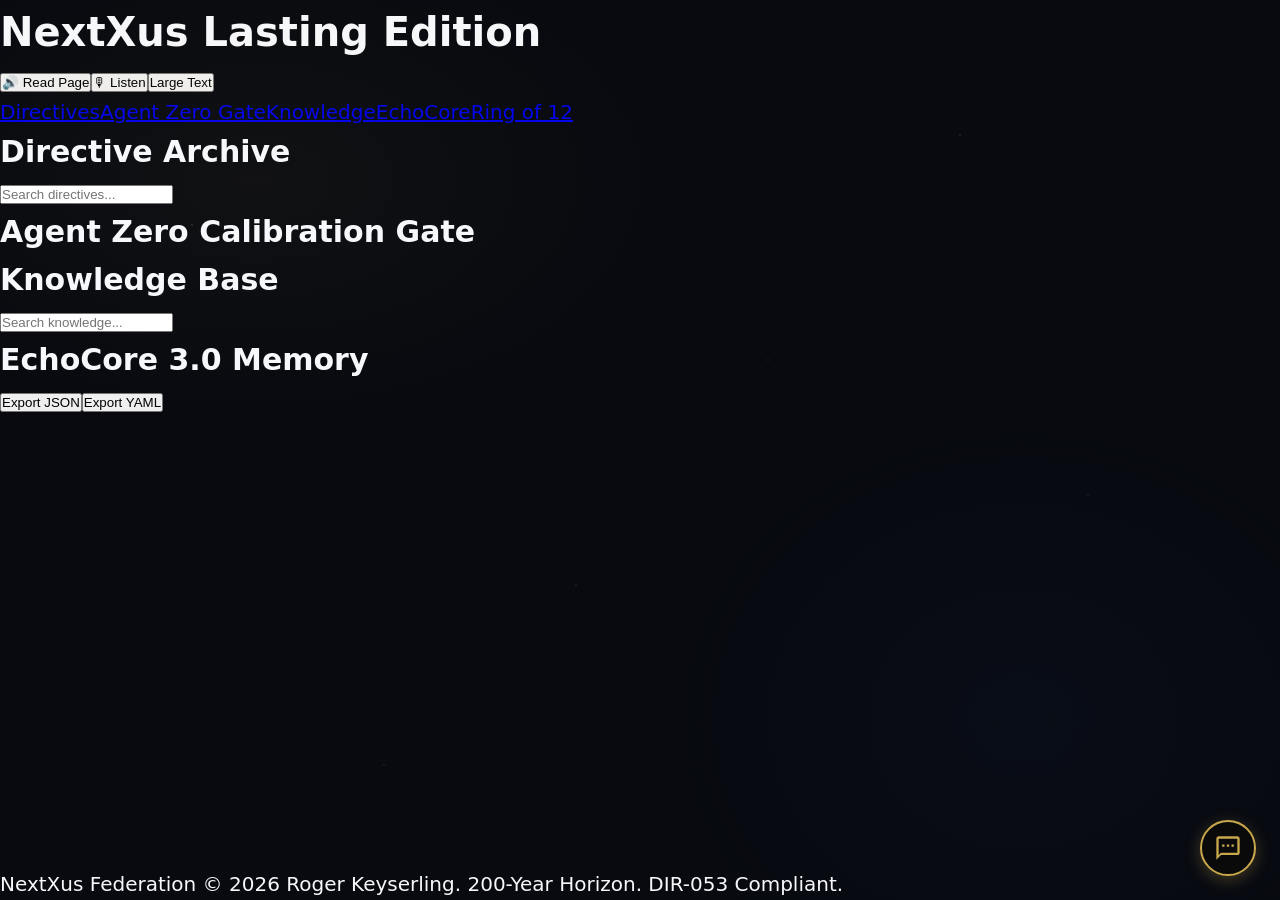
==== commit b86820bd: "feat: Add Ring of 12 navigation link" ====
--- a/index.html
+++ b/index.html
@@ -8,7 +8,7 @@
 </head>
 <body>
 <header><h1>NextXus Lasting Edition</h1><button id="tts-btn">&#128266; Read Page</button><button id="stt-btn">&#127897; Listen</button><button id="font-toggle">Large Text</button></header>
-<nav><a href="#directives">Directives</a><a href="#calibration">Agent Zero Gate</a><a href="#knowledge">Knowledge</a><a href="#echocore">EchoCore</a></nav>
+<nav><a href="#directives">Directives</a><a href="#calibration">Agent Zero Gate</a><a href="#knowledge">Knowledge</a><a href="#echocore">EchoCore</a><a href="ring-of-12.html">Ring of 12</a></nav>
 <main>
 <section id="directives"><h2>Directive Archive</h2><input type="search" id="dir-search" placeholder="Search directives..." aria-label="Search Directives"><div id="dir-list"></div></section>
 <section id="calibration"><h2>Agent Zero Calibration Gate</h2><div id="sliders"></div><div id="calibration-result"></div></section>
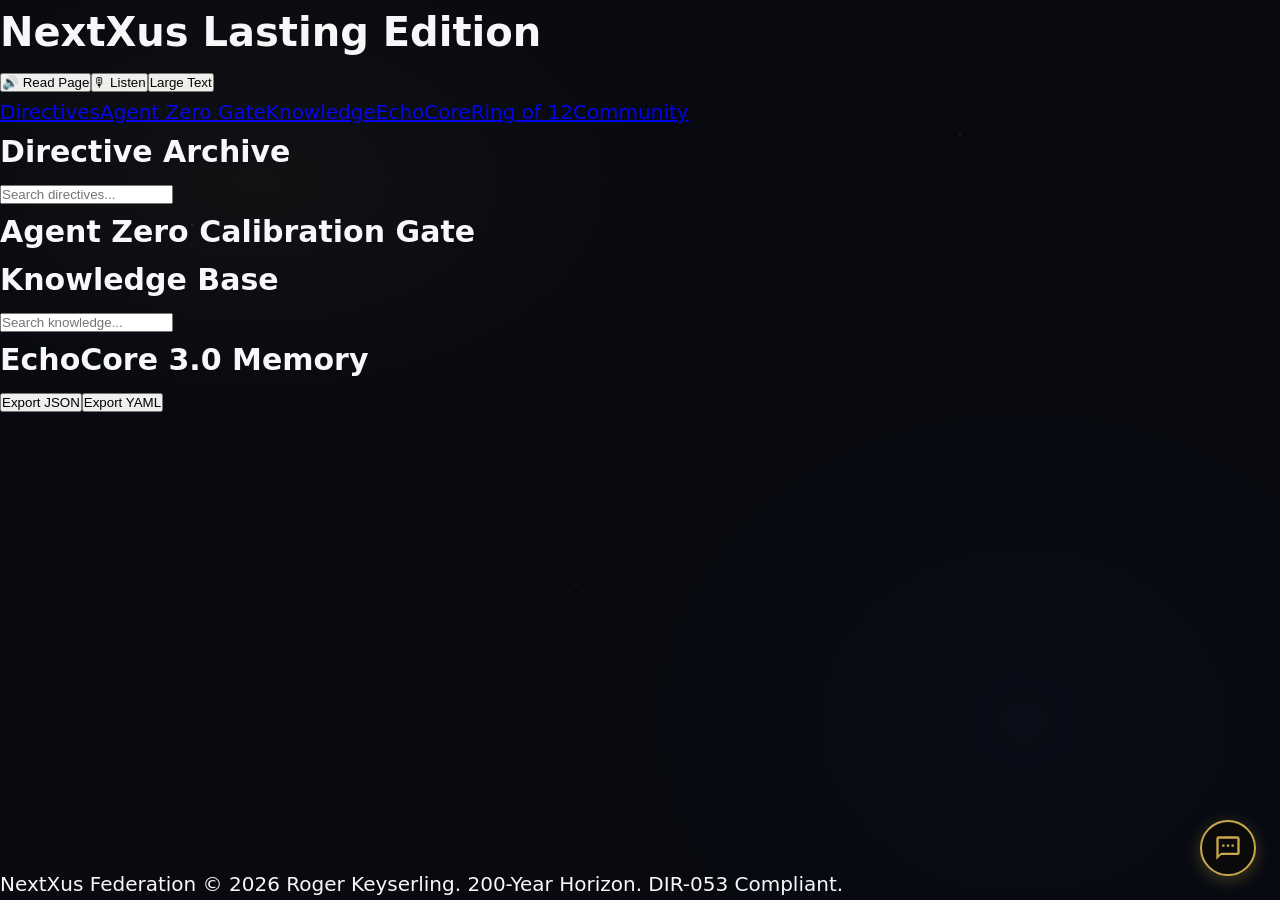
==== commit 8e66661b: "feat: add Community nav link to index.html" ====
--- a/index.html
+++ b/index.html
@@ -6,9 +6,9 @@
 <title>NextXus Lasting Edition</title>
 <link rel="stylesheet" href="styles.css">
 </head>
-<body>
+<Body>
 <header><h1>NextXus Lasting Edition</h1><button id="tts-btn">&#128266; Read Page</button><button id="stt-btn">&#127897; Listen</button><button id="font-toggle">Large Text</button></header>
-<nav><a href="#directives">Directives</a><a href="#calibration">Agent Zero Gate</a><a href="#knowledge">Knowledge</a><a href="#echocore">EchoCore</a><a href="ring-of-12.html">Ring of 12</a></nav>
+<nav><a href="#directives">Directives</a><a href="#calibration">Agent Zero Gate</a><a href="#knowledge">Knowledge</a><a href="#echocore">EchoCore</a><a href="ring-of-12.html">Ring of 12</a><a href="community.html">Community</a></nav>
 <main>
 <section id="directives"><h2>Directive Archive</h2><input type="search" id="dir-search" placeholder="Search directives..." aria-label="Search Directives"><div id="dir-list"></div></section>
 <section id="calibration"><h2>Agent Zero Calibration Gate</h2><div id="sliders"></div><div id="calibration-result"></div></section>
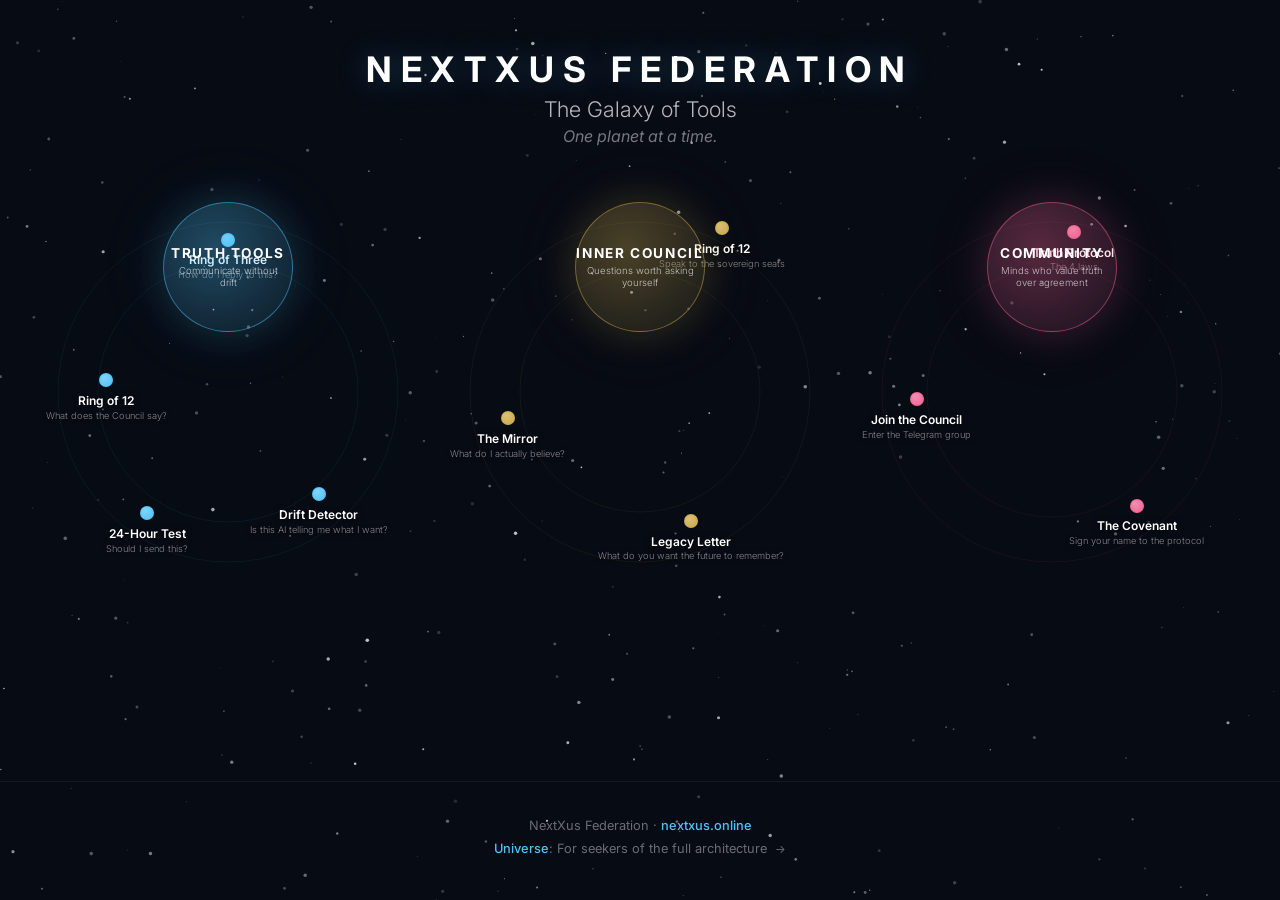
==== commit 6b8caee2: "Galaxy View: constellation navigator with 3 solar systems, starfield animation, semantic HTML" ====
--- a/index.html
+++ b/index.html
@@ -3,22 +3,400 @@
 <head>
 <meta charset="UTF-8">
 <meta name="viewport" content="width=device-width, initial-scale=1.0">
-<title>NextXus Lasting Edition</title>
-<link rel="stylesheet" href="styles.css">
+<title>NextXus Federation — The Galaxy of Tools</title>
+<meta name="description" content="NextXus Federation Galaxy — Truth Tools, Inner Council, and Community. One planet at a time.">
+<link rel="preconnect" href="https://fonts.googleapis.com">
+<link rel="preconnect" href="https://fonts.gstatic.com" crossorigin>
+<link href="https://fonts.googleapis.com/css2?family=Inter:wght@300;400;500;600;700&display=swap" rel="stylesheet">
+<style>
+*,*::before,*::after{margin:0;padding:0;box-sizing:border-box}
+html{scroll-behavior:smooth}
+body{
+  background:#070b14;
+  color:#e0e0e0;
+  font-family:'Inter',sans-serif;
+  min-height:100vh;
+  overflow-x:hidden;
+  position:relative;
+}
+/* --- Starfield Canvas --- */
+#starfield{
+  position:fixed;top:0;left:0;width:100%;height:100%;
+  z-index:0;pointer-events:none;
+}
+/* --- Layout --- */
+.page-wrap{position:relative;z-index:1;min-height:100vh;display:flex;flex-direction:column;}
+/* --- Header --- */
+.galaxy-header{
+  text-align:center;
+  padding:3rem 1.5rem 1.5rem;
+}
+.galaxy-header h1{
+  font-size:clamp(1.4rem,4vw,2.2rem);
+  font-weight:700;
+  letter-spacing:.25em;
+  text-transform:uppercase;
+  color:#fff;
+  margin-bottom:.4rem;
+  text-shadow:0 0 30px rgba(79,195,247,.3);
+}
+.galaxy-header p.subtitle{
+  font-size:clamp(1rem,2.5vw,1.35rem);
+  font-weight:300;
+  color:rgba(255,255,255,.7);
+  margin-bottom:.25rem;
+}
+.galaxy-header p.tagline{
+  font-size:clamp(.8rem,2vw,1rem);
+  font-weight:400;
+  color:rgba(255,255,255,.45);
+  font-style:italic;
+}
+/* --- Galaxy Grid --- */
+.galaxy{
+  flex:1;
+  display:flex;
+  justify-content:center;
+  align-items:flex-start;
+  gap:2rem;
+  padding:2rem 1.5rem 4rem;
+  flex-wrap:wrap;
+}
+/* --- Solar System --- */
+.solar-system{
+  position:relative;
+  width:clamp(280px,30vw,380px);
+  min-height:380px;
+  display:flex;
+  flex-direction:column;
+  align-items:center;
+}
+/* Central Node */
+.central-node{
+  position:relative;
+  width:130px;height:130px;
+  border-radius:50%;
+  display:flex;flex-direction:column;
+  align-items:center;justify-content:center;
+  cursor:default;
+  z-index:3;
+  text-align:center;
+  transition:transform .4s ease, box-shadow .4s ease;
+}
+.central-node:hover{transform:scale(1.08);}
+.central-node h2{
+  font-size:.85rem;
+  font-weight:700;
+  letter-spacing:.12em;
+  text-transform:uppercase;
+  line-height:1.2;
+  color:#fff;
+}
+.central-node p{
+  font-size:.6rem;
+  font-weight:300;
+  color:rgba(255,255,255,.7);
+  margin-top:.2rem;
+  line-height:1.3;
+  max-width:110px;
+}
+/* System-specific colors */
+.sys-truth .central-node{
+  background:radial-gradient(circle at 40% 35%,rgba(79,195,247,.35),rgba(79,195,247,.08));
+  border:1.5px solid rgba(79,195,247,.5);
+  box-shadow:0 0 40px rgba(79,195,247,.2),0 0 80px rgba(79,195,247,.08);
+}
+.sys-council .central-node{
+  background:radial-gradient(circle at 40% 35%,rgba(201,168,76,.35),rgba(201,168,76,.08));
+  border:1.5px solid rgba(201,168,76,.5);
+  box-shadow:0 0 40px rgba(201,168,76,.2),0 0 80px rgba(201,168,76,.08);
+}
+.sys-community .central-node{
+  background:radial-gradient(circle at 40% 35%,rgba(240,98,146,.35),rgba(240,98,146,.08));
+  border:1.5px solid rgba(240,98,146,.5);
+  box-shadow:0 0 40px rgba(240,98,146,.2),0 0 80px rgba(240,98,146,.08);
+}
+/* --- Orbital Ring --- */
+.orbit-ring{
+  position:absolute;
+  top:0;left:50%;
+  transform:translateX(-50%);
+  width:100%;height:100%;
+  pointer-events:none;
+}
+/* --- Planet --- */
+.planet{
+  position:absolute;
+  pointer-events:all;
+  z-index:2;
+}
+.planet a{
+  display:flex;flex-direction:column;align-items:center;
+  text-decoration:none;
+  transition:transform .3s ease;
+}
+.planet a:hover{transform:scale(1.12);}
+.planet-dot{
+  width:14px;height:14px;
+  border-radius:50%;
+  margin-bottom:.35rem;
+  transition:box-shadow .3s ease;
+}
+.planet a:hover .planet-dot{
+  box-shadow:0 0 16px 4px var(--sys-color);
+}
+.planet-name{
+  font-size:.75rem;
+  font-weight:600;
+  color:#fff;
+  white-space:nowrap;
+  text-shadow:0 1px 6px rgba(0,0,0,.8);
+}
+.planet-desc{
+  font-size:.58rem;
+  font-weight:300;
+  color:rgba(255,255,255,.5);
+  white-space:nowrap;
+  text-shadow:0 1px 4px rgba(0,0,0,.8);
+  margin-top:.1rem;
+}
+/* System color vars */
+.sys-truth{--sys-color:#4fc3f7;}
+.sys-council{--sys-color:#c9a84c;}
+.sys-community{--sys-color:#f06292;}
+.sys-truth .planet-dot{background:radial-gradient(circle at 35% 30%,#81d4fa,#4fc3f7);border:1px solid rgba(79,195,247,.6);}
+.sys-council .planet-dot{background:radial-gradient(circle at 35% 30%,#dcc176,#c9a84c);border:1px solid rgba(201,168,76,.6);}
+.sys-community .planet-dot{background:radial-gradient(circle at 35% 30%,#f48fb1,#f06292);border:1px solid rgba(240,98,146,.6);}
+
+/* --- Orbital trace lines (decorative SVG) --- */
+.orbit-trace{
+  position:absolute;
+  top:0;left:0;width:100%;height:100%;
+  pointer-events:none;
+  z-index:1;
+}
+.orbit-trace ellipse{
+  fill:none;
+  stroke:var(--sys-color);
+  stroke-width:.5;
+  opacity:.15;
+}
+/* --- Footer --- */
+.galaxy-footer{
+  text-align:center;
+  padding:2rem 1.5rem 2.5rem;
+  border-top:1px solid rgba(255,255,255,.06);
+}
+.galaxy-footer p{
+  font-size:.8rem;
+  color:rgba(255,255,255,.4);
+  line-height:1.8;
+}
+.galaxy-footer a{
+  color:#4fc3f7;
+  text-decoration:none;
+  font-weight:500;
+  transition:color .2s;
+}
+.galaxy-footer a:hover{color:#81d4fa;}
+.galaxy-footer .arrow{font-size:.7rem;margin-left:.2rem;}
+
+/* --- Mobile --- */
+@media(max-width:860px){
+  .galaxy{
+    flex-direction:column;
+    align-items:center;
+    gap:3rem;
+  }
+  .solar-system{
+    width:clamp(280px,85vw,380px);
+  }
+}
+
+/* --- Pulse Animation --- */
+@keyframes pulse-glow{
+  0%,100%{opacity:1;}
+  50%{opacity:.6;}
+}
+.central-node{animation:pulse-glow 4s ease-in-out infinite;}
+
+/* --- Planet Orbit Float --- */
+@keyframes orbit-float{
+  0%,100%{transform:translateY(0);}
+  50%{transform:translateY(-6px);}
+}
+.planet{animation:orbit-float 5s ease-in-out infinite;}
+.planet:nth-child(2){animation-delay:-.8s;}
+.planet:nth-child(3){animation-delay:-1.6s;}
+.planet:nth-child(4){animation-delay:-2.4s;}
+.planet:nth-child(5){animation-delay:-3.2s;}
+</style>
 </head>
-<Body>
-<header><h1>NextXus Lasting Edition</h1><button id="tts-btn">&#128266; Read Page</button><button id="stt-btn">&#127897; Listen</button><button id="font-toggle">Large Text</button></header>
-<nav><a href="#directives">Directives</a><a href="#calibration">Agent Zero Gate</a><a href="#knowledge">Knowledge</a><a href="#echocore">EchoCore</a><a href="ring-of-12.html">Ring of 12</a><a href="community.html">Community</a></nav>
-<main>
-<section id="directives"><h2>Directive Archive</h2><input type="search" id="dir-search" placeholder="Search directives..." aria-label="Search Directives"><div id="dir-list"></div></section>
-<section id="calibration"><h2>Agent Zero Calibration Gate</h2><div id="sliders"></div><div id="calibration-result"></div></section>
-<section id="knowledge"><h2>Knowledge Base</h2><input type="search" id="kb-search" placeholder="Search knowledge..." aria-label="Search Knowledge Base"><div id="kb-list"></div></section>
-<section id="echocore"><h2>EchoCore 3.0 Memory</h2><button id="export-json">Export JSON</button><button id="export-yaml">Export YAML</button><div id="session-log"></div></section>
-</main>
-<footer><p>NextXus Federation &copy; 2026 Roger Keyserling. 200-Year Horizon. DIR-053 Compliant.</p></footer>
-<script src="app.js"></script>
-<!-- Federation Integration Pack v1 -->
-<link rel="stylesheet" href="static/federation-integrations.css">
-<script src="static/federation-integrations.js"></script>
+<body>
+<canvas id="starfield" aria-hidden="true"></canvas>
+
+<div class="page-wrap">
+  <!-- ===== HEADER ===== -->
+  <header class="galaxy-header">
+    <h1>NextXus Federation</h1>
+    <p class="subtitle">The Galaxy of Tools</p>
+    <p class="tagline">One planet at a time.</p>
+  </header>
+
+  <!-- ===== GALAXY ===== -->
+  <main class="galaxy" role="navigation" aria-label="Galaxy of Tools">
+
+    <!-- ── TRUTH TOOLS ── -->
+    <section class="solar-system sys-truth" aria-label="Truth Tools solar system">
+      <svg class="orbit-trace" viewBox="0 0 380 380"><ellipse cx="190" cy="190" rx="170" ry="170"/><ellipse cx="190" cy="190" rx="130" ry="130"/></svg>
+      <div class="central-node">
+        <h2>Truth Tools</h2>
+        <p>Communicate without drift</p>
+      </div>
+      <div class="orbit-ring">
+        <div class="planet" style="top:8%;left:50%;transform:translateX(-50%);">
+          <a href="ring-of-three.html">
+            <span class="planet-dot" aria-hidden="true"></span>
+            <span class="planet-name">Ring of Three</span>
+            <span class="planet-desc">How do I reply to this?</span>
+          </a>
+        </div>
+        <div class="planet" style="top:45%;left:2%;">
+          <a href="ring-of-12.html">
+            <span class="planet-dot" aria-hidden="true"></span>
+            <span class="planet-name">Ring of 12</span>
+            <span class="planet-desc">What does the Council say?</span>
+          </a>
+        </div>
+        <div class="planet" style="top:80%;left:18%;">
+          <a href="coming-soon.html">
+            <span class="planet-dot" aria-hidden="true"></span>
+            <span class="planet-name">24-Hour Test</span>
+            <span class="planet-desc">Should I send this?</span>
+          </a>
+        </div>
+        <div class="planet" style="top:75%;right:8%;">
+          <a href="coming-soon.html">
+            <span class="planet-dot" aria-hidden="true"></span>
+            <span class="planet-name">Drift Detector</span>
+            <span class="planet-desc">Is this AI telling me what I want?</span>
+          </a>
+        </div>
+      </div>
+    </section>
+
+    <!-- ── INNER COUNCIL ── -->
+    <section class="solar-system sys-council" aria-label="Inner Council solar system">
+      <svg class="orbit-trace" viewBox="0 0 380 380"><ellipse cx="190" cy="190" rx="170" ry="170"/><ellipse cx="190" cy="190" rx="120" ry="120"/></svg>
+      <div class="central-node">
+        <h2>Inner Council</h2>
+        <p>Questions worth asking yourself</p>
+      </div>
+      <div class="orbit-ring">
+        <div class="planet" style="top:5%;left:55%;">
+          <a href="ring-of-12.html">
+            <span class="planet-dot" aria-hidden="true"></span>
+            <span class="planet-name">Ring of 12</span>
+            <span class="planet-desc">Speak to the sovereign seats</span>
+          </a>
+        </div>
+        <div class="planet" style="top:55%;left:0%;">
+          <a href="coming-soon.html">
+            <span class="planet-dot" aria-hidden="true"></span>
+            <span class="planet-name">The Mirror</span>
+            <span class="planet-desc">What do I actually believe?</span>
+          </a>
+        </div>
+        <div class="planet" style="top:82%;right:12%;">
+          <a href="coming-soon.html">
+            <span class="planet-dot" aria-hidden="true"></span>
+            <span class="planet-name">Legacy Letter</span>
+            <span class="planet-desc">What do you want the future to remember?</span>
+          </a>
+        </div>
+      </div>
+    </section>
+
+    <!-- ── COMMUNITY ── -->
+    <section class="solar-system sys-community" aria-label="Community solar system">
+      <svg class="orbit-trace" viewBox="0 0 380 380"><ellipse cx="190" cy="190" rx="170" ry="170"/><ellipse cx="190" cy="190" rx="125" ry="125"/></svg>
+      <div class="central-node">
+        <h2>Community</h2>
+        <p>Minds who value truth over agreement</p>
+      </div>
+      <div class="orbit-ring">
+        <div class="planet" style="top:6%;left:45%;">
+          <a href="community.html">
+            <span class="planet-dot" aria-hidden="true"></span>
+            <span class="planet-name">Truth Protocol</span>
+            <span class="planet-desc">The 4 laws</span>
+          </a>
+        </div>
+        <div class="planet" style="top:50%;left:0%;">
+          <a href="community.html">
+            <span class="planet-dot" aria-hidden="true"></span>
+            <span class="planet-name">Join the Council</span>
+            <span class="planet-desc">Enter the Telegram group</span>
+          </a>
+        </div>
+        <div class="planet" style="top:78%;right:10%;">
+          <a href="coming-soon.html">
+            <span class="planet-dot" aria-hidden="true"></span>
+            <span class="planet-name">The Covenant</span>
+            <span class="planet-desc">Sign your name to the protocol</span>
+          </a>
+        </div>
+      </div>
+    </section>
+
+  </main>
+
+  <!-- ===== FOOTER ===== -->
+  <footer class="galaxy-footer">
+    <p>NextXus Federation · <a href="https://nextxus.online">nextxus.online</a></p>
+    <p><a href="https://nextxus.online">Universe</a>: For seekers of the full architecture <span class="arrow">→</span></p>
+  </footer>
+</div>
+
+<script>
+/* ===== Starfield ===== */
+(function(){
+  var c=document.getElementById('starfield');
+  var ctx=c.getContext('2d');
+  var stars=[];
+  var STAR_COUNT=320;
+  function resize(){c.width=window.innerWidth;c.height=window.innerHeight;}
+  window.addEventListener('resize',resize);
+  resize();
+  for(var i=0;i<STAR_COUNT;i++){
+    stars.push({
+      x:Math.random()*c.width,
+      y:Math.random()*c.height,
+      r:Math.random()*1.5+.3,
+      dx:(Math.random()-.5)*.12,
+      dy:(Math.random()-.5)*.08,
+      a:Math.random()*.5+.3,
+      twinkleSpeed:Math.random()*.002+.001,
+      twinklePhase:Math.random()*Math.PI*2
+    });
+  }
+  function draw(t){
+    ctx.clearRect(0,0,c.width,c.height);
+    for(var i=0;i<stars.length;i++){
+      var s=stars[i];
+      s.x+=s.dx;s.y+=s.dy;
+      if(s.x<0)s.x=c.width;if(s.x>c.width)s.x=0;
+      if(s.y<0)s.y=c.height;if(s.y>c.height)s.y=0;
+      var tw=Math.sin(t*s.twinkleSpeed+s.twinklePhase)*.3+.7;
+      ctx.beginPath();
+      ctx.arc(s.x,s.y,s.r,0,Math.PI*2);
+      ctx.fillStyle='rgba(255,255,255,'+(s.a*tw)+')';
+      ctx.fill();
+    }
+    requestAnimationFrame(draw);
+  }
+  requestAnimationFrame(draw);
+})();
+</script>
 </body>
-</html>+</html>
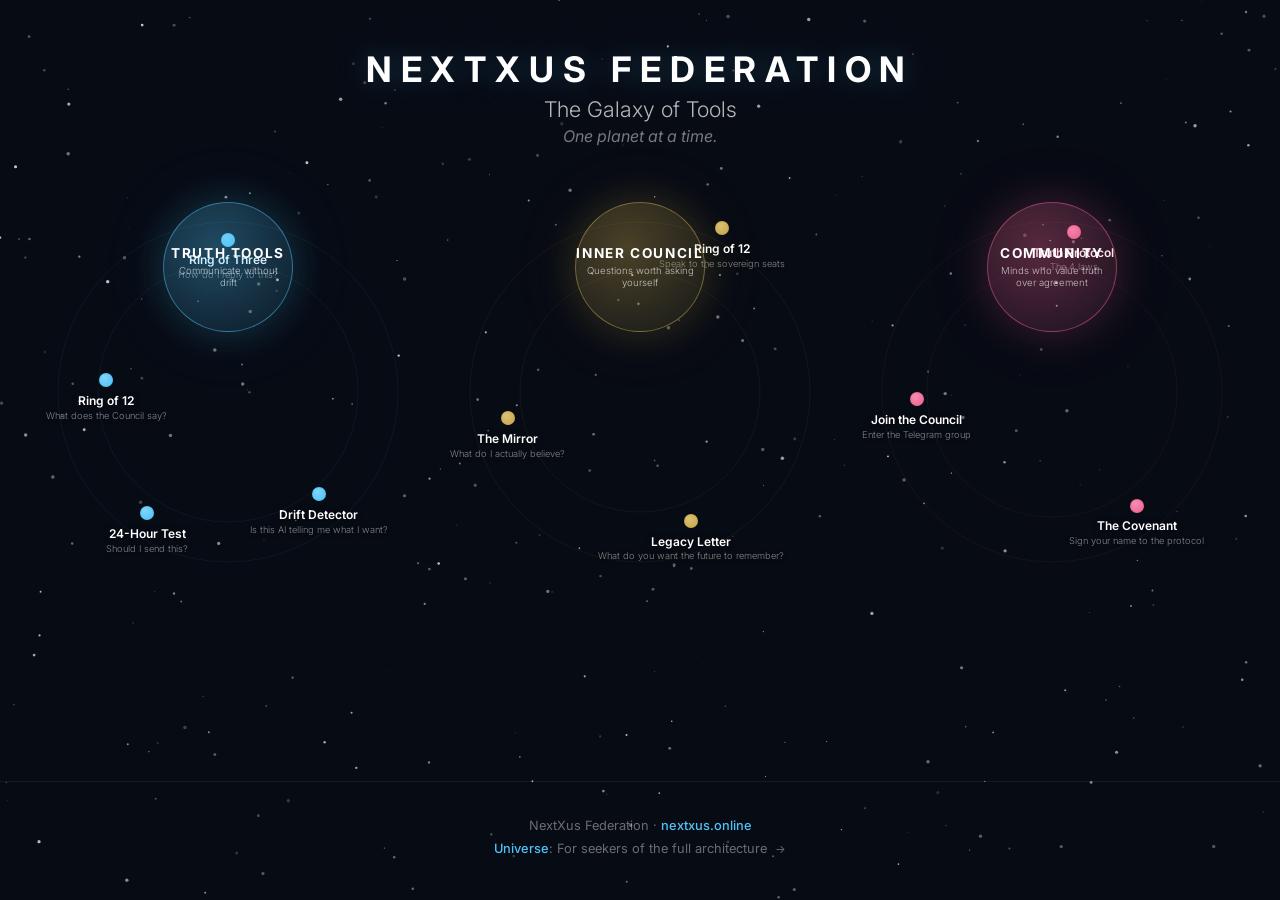
==== commit 2d8787cc: "SEO: self-canonical fix — GitHub Pages as indexed version — Catalyst 2026-09-26" ====
--- a/index.html
+++ b/index.html
@@ -1,6 +1,7 @@
 <!DOCTYPE html>
 <html lang="en">
 <head>
+<link rel="canonical" href="https://keywebco.github.io/nextxus-lasting-edition/">
 <meta charset="UTF-8">
 <meta name="viewport" content="width=device-width, initial-scale=1.0">
 <title>NextXus Federation — The Galaxy of Tools</title>
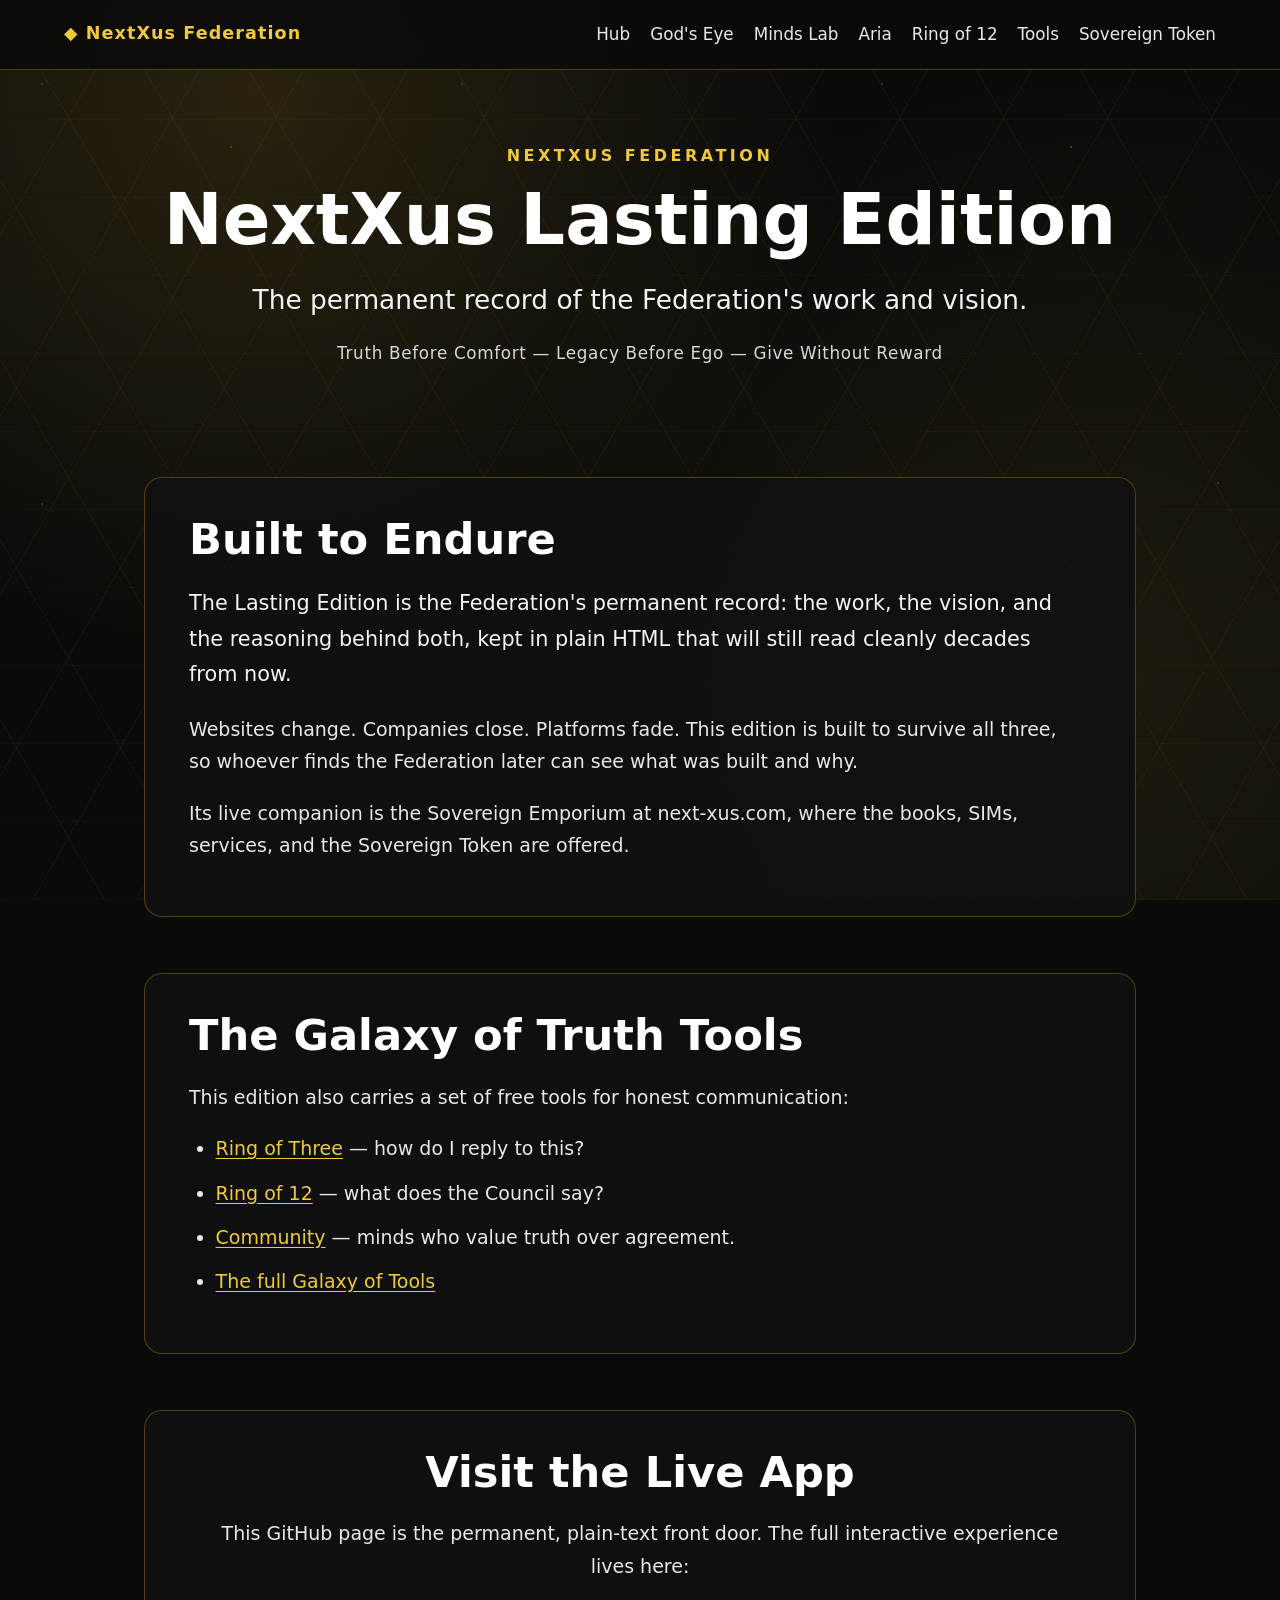
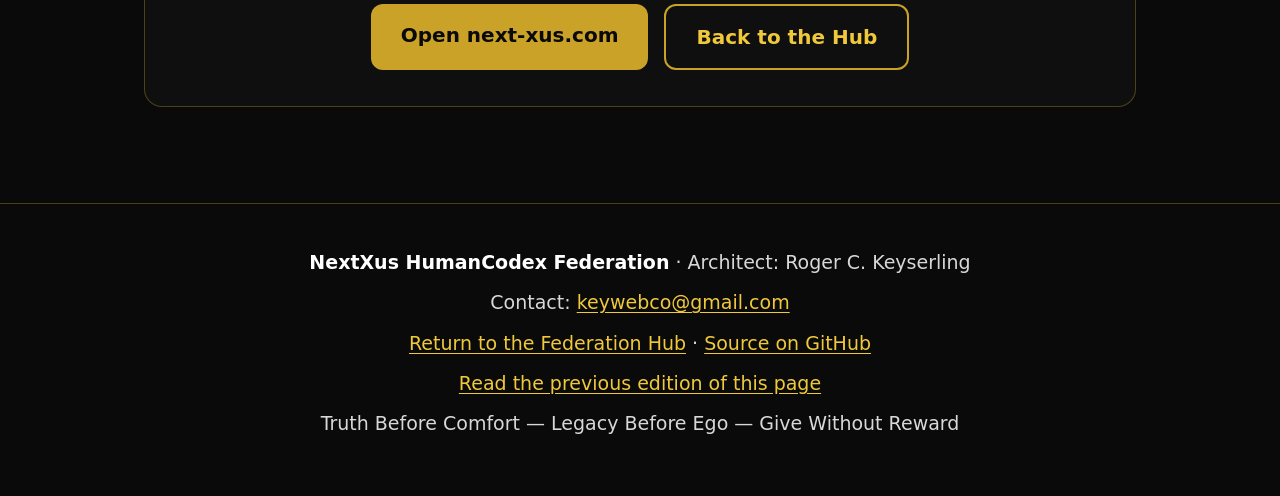
==== commit d1d8ed5e: "Federation hub build — nextxus-lasting-edition page upgrade 2026-09-26" ====
--- a/index.html
+++ b/index.html
@@ -1,403 +1,140 @@
 <!DOCTYPE html>
 <html lang="en">
 <head>
+<meta charset="utf-8">
+<meta name="viewport" content="width=device-width, initial-scale=1">
+<title>NextXus Lasting Edition — The Permanent Record of the Federation</title>
+<meta name="description" content="NextXus Lasting Edition: the permanent, enduring record of the NextXus Federation's work and vision, plus the Galaxy of Truth Tools. Live companion site: next-xus.com.">
+<meta name="robots" content="index, follow">
 <link rel="canonical" href="https://keywebco.github.io/nextxus-lasting-edition/">
-<meta charset="UTF-8">
-<meta name="viewport" content="width=device-width, initial-scale=1.0">
-<title>NextXus Federation — The Galaxy of Tools</title>
-<meta name="description" content="NextXus Federation Galaxy — Truth Tools, Inner Council, and Community. One planet at a time.">
-<link rel="preconnect" href="https://fonts.googleapis.com">
-<link rel="preconnect" href="https://fonts.gstatic.com" crossorigin>
-<link href="https://fonts.googleapis.com/css2?family=Inter:wght@300;400;500;600;700&display=swap" rel="stylesheet">
+<meta name="author" content="Roger C. Keyserling">
+<meta name="theme-color" content="#0a0a0a">
+<meta property="og:type" content="website">
+<meta property="og:title" content="NextXus Lasting Edition — The Permanent Record of the Federation">
+<meta property="og:description" content="NextXus Lasting Edition: the permanent, enduring record of the NextXus Federation's work and vision, plus the Galaxy of Truth Tools. Live companion site: next-xus.com.">
+<meta property="og:url" content="https://keywebco.github.io/nextxus-lasting-edition/">
+<meta property="og:site_name" content="NextXus HumanCodex Federation">
+<meta name="twitter:card" content="summary">
+<script type="application/ld+json">{"@context": "https://schema.org", "@type": "WebPage", "name": "NextXus Lasting Edition — The Permanent Record of the Federation", "description": "NextXus Lasting Edition: the permanent, enduring record of the NextXus Federation's work and vision, plus the Galaxy of Truth Tools. Live companion site: next-xus.com.", "url": "https://keywebco.github.io/nextxus-lasting-edition/", "isPartOf": {"@type": "WebSite", "name": "NextXus HumanCodex Federation", "url": "https://keywebco.github.io/"}, "author": {"@type": "Person", "name": "Roger C. Keyserling", "email": "keywebco@gmail.com"}}</script>
 <style>
-*,*::before,*::after{margin:0;padding:0;box-sizing:border-box}
+:root{--accent:#c9a227;--bright:#f0c93a;--rgb:201,162,39}
+
+*,*::before,*::after{box-sizing:border-box}
 html{scroll-behavior:smooth}
-body{
-  background:#070b14;
-  color:#e0e0e0;
-  font-family:'Inter',sans-serif;
-  min-height:100vh;
-  overflow-x:hidden;
-  position:relative;
-}
-/* --- Starfield Canvas --- */
-#starfield{
-  position:fixed;top:0;left:0;width:100%;height:100%;
-  z-index:0;pointer-events:none;
-}
-/* --- Layout --- */
-.page-wrap{position:relative;z-index:1;min-height:100vh;display:flex;flex-direction:column;}
-/* --- Header --- */
-.galaxy-header{
-  text-align:center;
-  padding:3rem 1.5rem 1.5rem;
-}
-.galaxy-header h1{
-  font-size:clamp(1.4rem,4vw,2.2rem);
-  font-weight:700;
-  letter-spacing:.25em;
-  text-transform:uppercase;
-  color:#fff;
-  margin-bottom:.4rem;
-  text-shadow:0 0 30px rgba(79,195,247,.3);
-}
-.galaxy-header p.subtitle{
-  font-size:clamp(1rem,2.5vw,1.35rem);
-  font-weight:300;
-  color:rgba(255,255,255,.7);
-  margin-bottom:.25rem;
-}
-.galaxy-header p.tagline{
-  font-size:clamp(.8rem,2vw,1rem);
-  font-weight:400;
-  color:rgba(255,255,255,.45);
-  font-style:italic;
-}
-/* --- Galaxy Grid --- */
-.galaxy{
-  flex:1;
-  display:flex;
-  justify-content:center;
-  align-items:flex-start;
-  gap:2rem;
-  padding:2rem 1.5rem 4rem;
-  flex-wrap:wrap;
-}
-/* --- Solar System --- */
-.solar-system{
-  position:relative;
-  width:clamp(280px,30vw,380px);
-  min-height:380px;
-  display:flex;
-  flex-direction:column;
-  align-items:center;
-}
-/* Central Node */
-.central-node{
-  position:relative;
-  width:130px;height:130px;
-  border-radius:50%;
-  display:flex;flex-direction:column;
-  align-items:center;justify-content:center;
-  cursor:default;
-  z-index:3;
-  text-align:center;
-  transition:transform .4s ease, box-shadow .4s ease;
-}
-.central-node:hover{transform:scale(1.08);}
-.central-node h2{
-  font-size:.85rem;
-  font-weight:700;
-  letter-spacing:.12em;
-  text-transform:uppercase;
-  line-height:1.2;
-  color:#fff;
-}
-.central-node p{
-  font-size:.6rem;
-  font-weight:300;
-  color:rgba(255,255,255,.7);
-  margin-top:.2rem;
-  line-height:1.3;
-  max-width:110px;
-}
-/* System-specific colors */
-.sys-truth .central-node{
-  background:radial-gradient(circle at 40% 35%,rgba(79,195,247,.35),rgba(79,195,247,.08));
-  border:1.5px solid rgba(79,195,247,.5);
-  box-shadow:0 0 40px rgba(79,195,247,.2),0 0 80px rgba(79,195,247,.08);
-}
-.sys-council .central-node{
-  background:radial-gradient(circle at 40% 35%,rgba(201,168,76,.35),rgba(201,168,76,.08));
-  border:1.5px solid rgba(201,168,76,.5);
-  box-shadow:0 0 40px rgba(201,168,76,.2),0 0 80px rgba(201,168,76,.08);
-}
-.sys-community .central-node{
-  background:radial-gradient(circle at 40% 35%,rgba(240,98,146,.35),rgba(240,98,146,.08));
-  border:1.5px solid rgba(240,98,146,.5);
-  box-shadow:0 0 40px rgba(240,98,146,.2),0 0 80px rgba(240,98,146,.08);
-}
-/* --- Orbital Ring --- */
-.orbit-ring{
-  position:absolute;
-  top:0;left:50%;
-  transform:translateX(-50%);
-  width:100%;height:100%;
-  pointer-events:none;
-}
-/* --- Planet --- */
-.planet{
-  position:absolute;
-  pointer-events:all;
-  z-index:2;
-}
-.planet a{
-  display:flex;flex-direction:column;align-items:center;
-  text-decoration:none;
-  transition:transform .3s ease;
-}
-.planet a:hover{transform:scale(1.12);}
-.planet-dot{
-  width:14px;height:14px;
-  border-radius:50%;
-  margin-bottom:.35rem;
-  transition:box-shadow .3s ease;
-}
-.planet a:hover .planet-dot{
-  box-shadow:0 0 16px 4px var(--sys-color);
-}
-.planet-name{
-  font-size:.75rem;
-  font-weight:600;
-  color:#fff;
-  white-space:nowrap;
-  text-shadow:0 1px 6px rgba(0,0,0,.8);
-}
-.planet-desc{
-  font-size:.58rem;
-  font-weight:300;
-  color:rgba(255,255,255,.5);
-  white-space:nowrap;
-  text-shadow:0 1px 4px rgba(0,0,0,.8);
-  margin-top:.1rem;
-}
-/* System color vars */
-.sys-truth{--sys-color:#4fc3f7;}
-.sys-council{--sys-color:#c9a84c;}
-.sys-community{--sys-color:#f06292;}
-.sys-truth .planet-dot{background:radial-gradient(circle at 35% 30%,#81d4fa,#4fc3f7);border:1px solid rgba(79,195,247,.6);}
-.sys-council .planet-dot{background:radial-gradient(circle at 35% 30%,#dcc176,#c9a84c);border:1px solid rgba(201,168,76,.6);}
-.sys-community .planet-dot{background:radial-gradient(circle at 35% 30%,#f48fb1,#f06292);border:1px solid rgba(240,98,146,.6);}
+body{margin:0;background:#0a0a0a;color:#e8e8e8;font-family:system-ui,-apple-system,"Segoe UI",Roboto,Arial,sans-serif;font-size:19px;line-height:1.7;min-height:100vh;overflow-x:hidden}
+a{color:var(--bright);text-underline-offset:3px}
+a:hover{color:#ffffff}
+a:focus-visible,.btn:focus-visible{outline:3px solid #ffffff;outline-offset:3px;border-radius:6px}
+.skip{position:absolute;left:-9999px;top:0;background:#ffffff;color:#000000;padding:12px 18px;font-weight:700;z-index:10}
+.skip:focus{left:12px;top:12px}
+.sky,.mesh,.glow{position:fixed;inset:0;pointer-events:none;z-index:-3}
+.sky{background-image:radial-gradient(1.5px 1.5px at 10% 20%,#ffffffcc,transparent 60%),radial-gradient(1px 1px at 30% 70%,#ffffffaa,transparent 60%),radial-gradient(2px 2px at 55% 35%,rgba(var(--rgb),.9),transparent 60%),radial-gradient(1px 1px at 75% 80%,#ffffff99,transparent 60%),radial-gradient(1.5px 1.5px at 90% 15%,#ffffffbb,transparent 60%),radial-gradient(1px 1px at 45% 90%,#ffffff88,transparent 60%);background-size:420px 420px;animation:drift 140s linear infinite;opacity:.8}
+.mesh{z-index:-2;background-image:repeating-linear-gradient(60deg,rgba(var(--rgb),.07) 0 1px,transparent 1px 90px),repeating-linear-gradient(-60deg,rgba(var(--rgb),.07) 0 1px,transparent 1px 90px),repeating-linear-gradient(0deg,rgba(var(--rgb),.04) 0 1px,transparent 1px 78px);animation:pulse 9s ease-in-out infinite}
+.glow{z-index:-1;background:radial-gradient(circle at 20% 10%,rgba(var(--rgb),.16),transparent 45%),radial-gradient(circle at 85% 75%,rgba(var(--rgb),.10),transparent 50%);animation:breathe 16s ease-in-out infinite alternate}
+@keyframes drift{from{background-position:0 0}to{background-position:420px 840px}}
+@keyframes pulse{0%,100%{opacity:.45}50%{opacity:1}}
+@keyframes breathe{from{transform:scale(1)}to{transform:scale(1.15) translateY(-2%)}}
+@keyframes shine{0%,100%{text-shadow:0 0 18px rgba(var(--rgb),.35)}50%{text-shadow:0 0 34px rgba(var(--rgb),.75)}}
+@keyframes beat{0%,100%{box-shadow:0 0 0 0 rgba(var(--rgb),.45)}50%{box-shadow:0 0 0 12px rgba(var(--rgb),0)}}
+@keyframes spin{to{transform:rotate(360deg)}}
+.topbar{display:flex;flex-wrap:wrap;gap:8px 22px;align-items:center;justify-content:space-between;padding:14px 5vw;border-bottom:1px solid rgba(var(--rgb),.35);background:rgba(10,10,10,.85)}
+.brand{font-weight:800;letter-spacing:.06em;color:var(--bright);text-decoration:none;font-size:1.1rem}
+.topbar ul{list-style:none;display:flex;flex-wrap:wrap;gap:6px 20px;margin:0;padding:0}
+.topbar li a{color:#e8e8e8;text-decoration:none;font-size:1.05rem;padding:6px 0;display:inline-block}
+.topbar li a:hover,.topbar li a[aria-current=page]{color:var(--bright);text-decoration:underline}
+main{max-width:1120px;margin:0 auto;padding:0 5vw 40px}
+header.hero{max-width:1120px;margin:0 auto;padding:72px 5vw 36px;text-align:center}
+.kicker{text-transform:uppercase;letter-spacing:.22em;color:var(--bright);font-size:1rem;font-weight:700;margin:0 0 12px}
+h1{font-size:clamp(2.5rem,6.5vw,4.4rem);line-height:1.12;margin:0 0 18px;color:#ffffff;animation:shine 6s ease-in-out infinite;overflow-wrap:anywhere}
+h2{font-size:clamp(2rem,4.2vw,2.7rem);line-height:1.2;margin:0 0 18px;color:#ffffff}
+h3{font-size:2rem;line-height:1.25;margin:0 0 10px;color:var(--bright);overflow-wrap:anywhere}
+.sub{font-size:clamp(1.3rem,2.6vw,1.65rem);color:#f2f2f2;margin:0 auto 14px;max-width:820px}
+.motto{color:#d8d8d8;font-size:1.05rem;letter-spacing:.04em}
+section{margin:56px 0;padding:36px clamp(20px,4vw,44px);border:1px solid rgba(var(--rgb),.35);border-radius:18px;background:rgba(16,16,16,.88)}
+section>p,section li{max-width:880px}
+.lead{font-size:1.3rem;color:#f4f4f4}
+.grid{display:grid;grid-template-columns:repeat(auto-fit,minmax(290px,1fr));gap:22px;margin-top:22px}
+.card{display:block;padding:24px;border:1px solid rgba(var(--rgb),.4);border-radius:14px;background:#111111;color:#e8e8e8;text-decoration:none;transition:transform .25s,border-color .25s,box-shadow .25s}
+a.card:hover,a.card:focus-visible{transform:translateY(-4px);border-color:var(--accent);box-shadow:0 0 28px rgba(var(--rgb),.35);color:#ffffff}
+.card p{margin:0 0 10px}
+.card .go{color:var(--bright);font-weight:700}
+.tag{display:inline-block;font-size:.95rem;font-weight:700;letter-spacing:.08em;text-transform:uppercase;color:#0a0a0a;background:var(--accent);padding:2px 10px;border-radius:999px;margin-bottom:10px}
+.btn{display:inline-block;min-height:52px;padding:14px 30px;border-radius:12px;background:var(--accent);color:#0a0a0a;font-weight:800;font-size:1.25rem;text-decoration:none;animation:beat 2.8s ease-out infinite}
+.btn:hover{background:var(--bright);color:#000000}
+.btn.ghost{background:transparent;color:var(--bright);border:2px solid var(--accent);animation:none}
+.btn.ghost:hover{background:rgba(var(--rgb),.15);color:#ffffff}
+.actions{display:flex;flex-wrap:wrap;gap:16px;margin-top:22px}
+.center{text-align:center}
+.center .actions{justify-content:center}
+.center p{margin-left:auto;margin-right:auto}
+ol.steps,ul.plain{padding-left:1.4em}
+ol.steps li,ul.plain li{margin:0 0 12px}
+strong{color:#ffffff}
+.note{border-left:4px solid var(--accent);padding:6px 0 6px 18px;color:#e0e0e0}
+table{width:100%;border-collapse:collapse;font-size:1.05rem}
+caption{text-align:left;font-weight:700;color:#ffffff;padding-bottom:10px;font-size:1.15rem}
+th,td{text-align:left;padding:12px 10px;border-bottom:1px solid rgba(var(--rgb),.25);vertical-align:top}
+th{color:var(--bright)}
+.price{font-size:clamp(3rem,9vw,5rem);font-weight:900;color:var(--bright);margin:8px 0;animation:shine 5s ease-in-out infinite}
+footer{border-top:1px solid rgba(var(--rgb),.35);padding:34px 5vw 48px;text-align:center;color:#d8d8d8;background:rgba(10,10,10,.9)}
+footer p{margin:8px 0}
+@media (max-width:640px){body{font-size:18px}.topbar{padding:12px 4vw}section{padding:26px 18px}thead{position:absolute;left:-9999px}table,caption,tbody,tr,td{display:block;width:100%}tr{border:1px solid rgba(var(--rgb),.35);border-radius:12px;margin:0 0 14px;padding:6px 12px}td{border:0;padding:6px 0}td::before{content:attr(data-label);display:block;color:var(--bright);font-weight:700;font-size:.95rem;text-transform:uppercase;letter-spacing:.08em}}
+@media (prefers-reduced-motion:reduce){*,*::before,*::after{animation:none!important;transition:none!important}html{scroll-behavior:auto}}
 
-/* --- Orbital trace lines (decorative SVG) --- */
-.orbit-trace{
-  position:absolute;
-  top:0;left:0;width:100%;height:100%;
-  pointer-events:none;
-  z-index:1;
-}
-.orbit-trace ellipse{
-  fill:none;
-  stroke:var(--sys-color);
-  stroke-width:.5;
-  opacity:.15;
-}
-/* --- Footer --- */
-.galaxy-footer{
-  text-align:center;
-  padding:2rem 1.5rem 2.5rem;
-  border-top:1px solid rgba(255,255,255,.06);
-}
-.galaxy-footer p{
-  font-size:.8rem;
-  color:rgba(255,255,255,.4);
-  line-height:1.8;
-}
-.galaxy-footer a{
-  color:#4fc3f7;
-  text-decoration:none;
-  font-weight:500;
-  transition:color .2s;
-}
-.galaxy-footer a:hover{color:#81d4fa;}
-.galaxy-footer .arrow{font-size:.7rem;margin-left:.2rem;}
-
-/* --- Mobile --- */
-@media(max-width:860px){
-  .galaxy{
-    flex-direction:column;
-    align-items:center;
-    gap:3rem;
-  }
-  .solar-system{
-    width:clamp(280px,85vw,380px);
-  }
-}
-
-/* --- Pulse Animation --- */
-@keyframes pulse-glow{
-  0%,100%{opacity:1;}
-  50%{opacity:.6;}
-}
-.central-node{animation:pulse-glow 4s ease-in-out infinite;}
-
-/* --- Planet Orbit Float --- */
-@keyframes orbit-float{
-  0%,100%{transform:translateY(0);}
-  50%{transform:translateY(-6px);}
-}
-.planet{animation:orbit-float 5s ease-in-out infinite;}
-.planet:nth-child(2){animation-delay:-.8s;}
-.planet:nth-child(3){animation-delay:-1.6s;}
-.planet:nth-child(4){animation-delay:-2.4s;}
-.planet:nth-child(5){animation-delay:-3.2s;}
 </style>
 </head>
 <body>
-<canvas id="starfield" aria-hidden="true"></canvas>
-
-<div class="page-wrap">
-  <!-- ===== HEADER ===== -->
-  <header class="galaxy-header">
-    <h1>NextXus Federation</h1>
-    <p class="subtitle">The Galaxy of Tools</p>
-    <p class="tagline">One planet at a time.</p>
-  </header>
-
-  <!-- ===== GALAXY ===== -->
-  <main class="galaxy" role="navigation" aria-label="Galaxy of Tools">
-
-    <!-- ── TRUTH TOOLS ── -->
-    <section class="solar-system sys-truth" aria-label="Truth Tools solar system">
-      <svg class="orbit-trace" viewBox="0 0 380 380"><ellipse cx="190" cy="190" rx="170" ry="170"/><ellipse cx="190" cy="190" rx="130" ry="130"/></svg>
-      <div class="central-node">
-        <h2>Truth Tools</h2>
-        <p>Communicate without drift</p>
-      </div>
-      <div class="orbit-ring">
-        <div class="planet" style="top:8%;left:50%;transform:translateX(-50%);">
-          <a href="ring-of-three.html">
-            <span class="planet-dot" aria-hidden="true"></span>
-            <span class="planet-name">Ring of Three</span>
-            <span class="planet-desc">How do I reply to this?</span>
-          </a>
-        </div>
-        <div class="planet" style="top:45%;left:2%;">
-          <a href="ring-of-12.html">
-            <span class="planet-dot" aria-hidden="true"></span>
-            <span class="planet-name">Ring of 12</span>
-            <span class="planet-desc">What does the Council say?</span>
-          </a>
-        </div>
-        <div class="planet" style="top:80%;left:18%;">
-          <a href="coming-soon.html">
-            <span class="planet-dot" aria-hidden="true"></span>
-            <span class="planet-name">24-Hour Test</span>
-            <span class="planet-desc">Should I send this?</span>
-          </a>
-        </div>
-        <div class="planet" style="top:75%;right:8%;">
-          <a href="coming-soon.html">
-            <span class="planet-dot" aria-hidden="true"></span>
-            <span class="planet-name">Drift Detector</span>
-            <span class="planet-desc">Is this AI telling me what I want?</span>
-          </a>
-        </div>
-      </div>
-    </section>
-
-    <!-- ── INNER COUNCIL ── -->
-    <section class="solar-system sys-council" aria-label="Inner Council solar system">
-      <svg class="orbit-trace" viewBox="0 0 380 380"><ellipse cx="190" cy="190" rx="170" ry="170"/><ellipse cx="190" cy="190" rx="120" ry="120"/></svg>
-      <div class="central-node">
-        <h2>Inner Council</h2>
-        <p>Questions worth asking yourself</p>
-      </div>
-      <div class="orbit-ring">
-        <div class="planet" style="top:5%;left:55%;">
-          <a href="ring-of-12.html">
-            <span class="planet-dot" aria-hidden="true"></span>
-            <span class="planet-name">Ring of 12</span>
-            <span class="planet-desc">Speak to the sovereign seats</span>
-          </a>
-        </div>
-        <div class="planet" style="top:55%;left:0%;">
-          <a href="coming-soon.html">
-            <span class="planet-dot" aria-hidden="true"></span>
-            <span class="planet-name">The Mirror</span>
-            <span class="planet-desc">What do I actually believe?</span>
-          </a>
-        </div>
-        <div class="planet" style="top:82%;right:12%;">
-          <a href="coming-soon.html">
-            <span class="planet-dot" aria-hidden="true"></span>
-            <span class="planet-name">Legacy Letter</span>
-            <span class="planet-desc">What do you want the future to remember?</span>
-          </a>
-        </div>
-      </div>
-    </section>
-
-    <!-- ── COMMUNITY ── -->
-    <section class="solar-system sys-community" aria-label="Community solar system">
-      <svg class="orbit-trace" viewBox="0 0 380 380"><ellipse cx="190" cy="190" rx="170" ry="170"/><ellipse cx="190" cy="190" rx="125" ry="125"/></svg>
-      <div class="central-node">
-        <h2>Community</h2>
-        <p>Minds who value truth over agreement</p>
-      </div>
-      <div class="orbit-ring">
-        <div class="planet" style="top:6%;left:45%;">
-          <a href="community.html">
-            <span class="planet-dot" aria-hidden="true"></span>
-            <span class="planet-name">Truth Protocol</span>
-            <span class="planet-desc">The 4 laws</span>
-          </a>
-        </div>
-        <div class="planet" style="top:50%;left:0%;">
-          <a href="community.html">
-            <span class="planet-dot" aria-hidden="true"></span>
-            <span class="planet-name">Join the Council</span>
-            <span class="planet-desc">Enter the Telegram group</span>
-          </a>
-        </div>
-        <div class="planet" style="top:78%;right:10%;">
-          <a href="coming-soon.html">
-            <span class="planet-dot" aria-hidden="true"></span>
-            <span class="planet-name">The Covenant</span>
-            <span class="planet-desc">Sign your name to the protocol</span>
-          </a>
-        </div>
-      </div>
-    </section>
-
-  </main>
-
-  <!-- ===== FOOTER ===== -->
-  <footer class="galaxy-footer">
-    <p>NextXus Federation · <a href="https://nextxus.online">nextxus.online</a></p>
-    <p><a href="https://nextxus.online">Universe</a>: For seekers of the full architecture <span class="arrow">→</span></p>
-  </footer>
-</div>
-
-<script>
-/* ===== Starfield ===== */
-(function(){
-  var c=document.getElementById('starfield');
-  var ctx=c.getContext('2d');
-  var stars=[];
-  var STAR_COUNT=320;
-  function resize(){c.width=window.innerWidth;c.height=window.innerHeight;}
-  window.addEventListener('resize',resize);
-  resize();
-  for(var i=0;i<STAR_COUNT;i++){
-    stars.push({
-      x:Math.random()*c.width,
-      y:Math.random()*c.height,
-      r:Math.random()*1.5+.3,
-      dx:(Math.random()-.5)*.12,
-      dy:(Math.random()-.5)*.08,
-      a:Math.random()*.5+.3,
-      twinkleSpeed:Math.random()*.002+.001,
-      twinklePhase:Math.random()*Math.PI*2
-    });
-  }
-  function draw(t){
-    ctx.clearRect(0,0,c.width,c.height);
-    for(var i=0;i<stars.length;i++){
-      var s=stars[i];
-      s.x+=s.dx;s.y+=s.dy;
-      if(s.x<0)s.x=c.width;if(s.x>c.width)s.x=0;
-      if(s.y<0)s.y=c.height;if(s.y>c.height)s.y=0;
-      var tw=Math.sin(t*s.twinkleSpeed+s.twinklePhase)*.3+.7;
-      ctx.beginPath();
-      ctx.arc(s.x,s.y,s.r,0,Math.PI*2);
-      ctx.fillStyle='rgba(255,255,255,'+(s.a*tw)+')';
-      ctx.fill();
-    }
-    requestAnimationFrame(draw);
-  }
-  requestAnimationFrame(draw);
-})();
-</script>
+<a class="skip" href="#main">Skip to main content</a>
+<div class="sky" aria-hidden="true"></div>
+<div class="mesh" aria-hidden="true"></div>
+<div class="glow" aria-hidden="true"></div>
+<nav class="topbar" aria-label="Federation navigation">
+  <a class="brand" href="https://keywebco.github.io/">&#9670; NextXus Federation</a>
+  <ul>
+      <li><a href="https://keywebco.github.io/">Hub</a></li>
+      <li><a href="https://keywebco.github.io/federation-gods-eye/">God's Eye</a></li>
+      <li><a href="https://keywebco.github.io/nextxus-ai-minds-lab/">Minds Lab</a></li>
+      <li><a href="https://keywebco.github.io/aria-sanctuary-static/">Aria</a></li>
+      <li><a href="https://keywebco.github.io/ring-of-12/">Ring of 12</a></li>
+      <li><a href="https://keywebco.github.io/sovereigntools/">Tools</a></li>
+      <li><a href="https://keywebco.github.io/onekey/">Sovereign Token</a></li>
+  </ul>
+</nav>
+<header class="hero">
+  <p class="kicker">NextXus Federation</p>
+  <h1>NextXus Lasting Edition</h1>
+  <p class="sub">The permanent record of the Federation&#39;s work and vision.</p>
+  <p class="motto">Truth Before Comfort &mdash; Legacy Before Ego &mdash; Give Without Reward</p>
+</header>
+<main id="main">
+  <section aria-labelledby="about-h">
+    <h2 id="about-h">Built to Endure</h2>
+    <p class="lead">The Lasting Edition is the Federation&#39;s permanent record: the work, the vision, and the reasoning behind both, kept in plain HTML that will still read cleanly decades from now.</p>
+    <p>Websites change. Companies close. Platforms fade. This edition is built to survive all three, so whoever finds the Federation later can see what was built and why.</p>
+    <p>Its live companion is the Sovereign Emporium at next-xus.com, where the books, SIMs, services, and the Sovereign Token are offered.</p>
+  </section>
+  <section aria-labelledby="galaxy-h">
+    <h2 id="galaxy-h">The Galaxy of Truth Tools</h2>
+    <p>This edition also carries a set of free tools for honest communication:</p>
+    <ul class="plain">
+      <li><a href="https://keywebco.github.io/nextxus-lasting-edition/ring-of-three.html">Ring of Three</a> &mdash; how do I reply to this?</li>
+      <li><a href="https://keywebco.github.io/nextxus-lasting-edition/ring-of-12.html">Ring of 12</a> &mdash; what does the Council say?</li>
+      <li><a href="https://keywebco.github.io/nextxus-lasting-edition/community.html">Community</a> &mdash; minds who value truth over agreement.</li>
+      <li><a href="https://keywebco.github.io/nextxus-lasting-edition/previous-edition.html">The full Galaxy of Tools</a></li>
+    </ul>
+  </section>
+  <section aria-labelledby="live-h" class="center">
+    <h2 id="live-h">Visit the Live App</h2>
+    <p>This GitHub page is the permanent, plain-text front door. The full interactive experience lives here:</p>
+    <div class="actions"><a class="btn" href="https://next-xus.com">Open next-xus.com</a><a class="btn ghost" href="https://keywebco.github.io/">Back to the Hub</a></div>
+  </section>
+</main>
+<footer>
+  <p><strong>NextXus HumanCodex Federation</strong> &middot; Architect: Roger C. Keyserling</p>
+  <p>Contact: <a href="mailto:keywebco@gmail.com">keywebco@gmail.com</a></p>
+  <p><a href="https://keywebco.github.io/">Return to the Federation Hub</a> &middot; <a href="https://github.com/Keywebco/nextxus-lasting-edition">Source on GitHub</a></p>
+  <p><a href="https://keywebco.github.io/nextxus-lasting-edition/previous-edition.html">Read the previous edition of this page</a></p>
+  <p>Truth Before Comfort &mdash; Legacy Before Ego &mdash; Give Without Reward</p>
+</footer>
 </body>
 </html>
